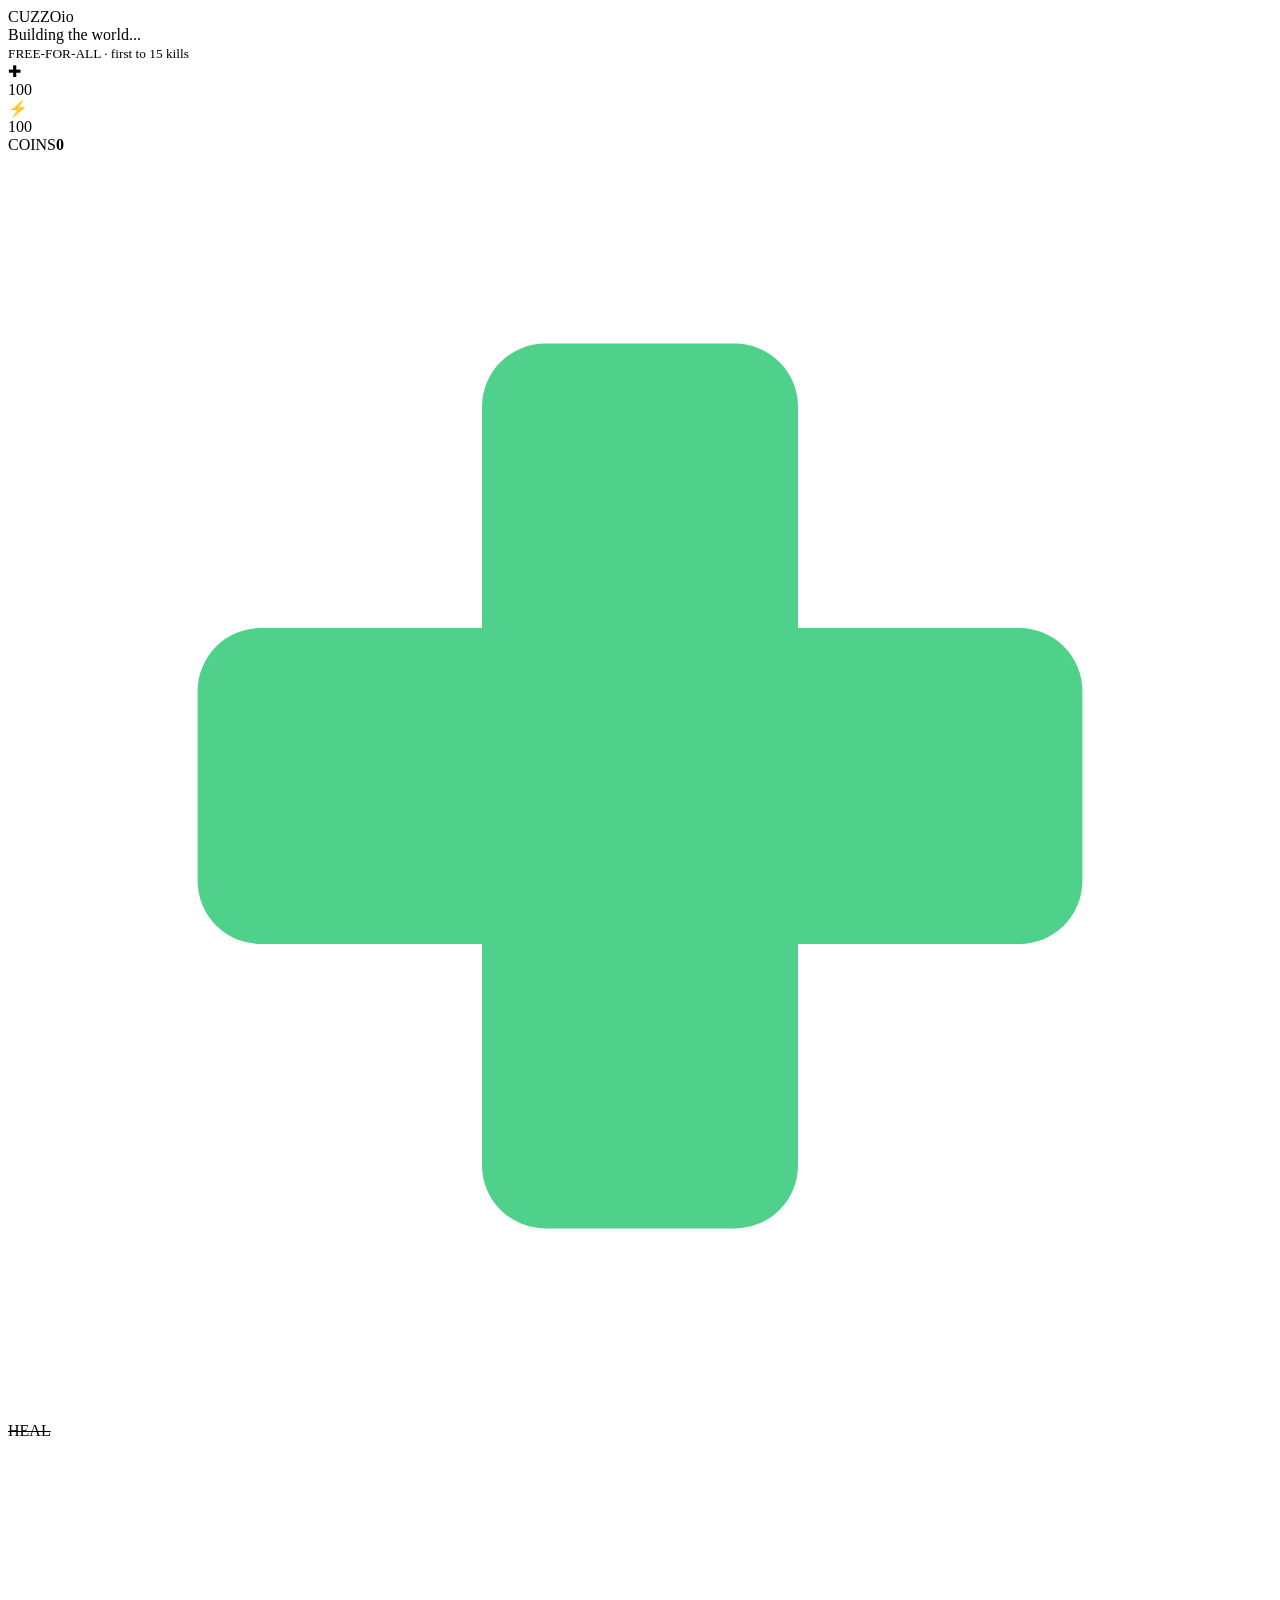
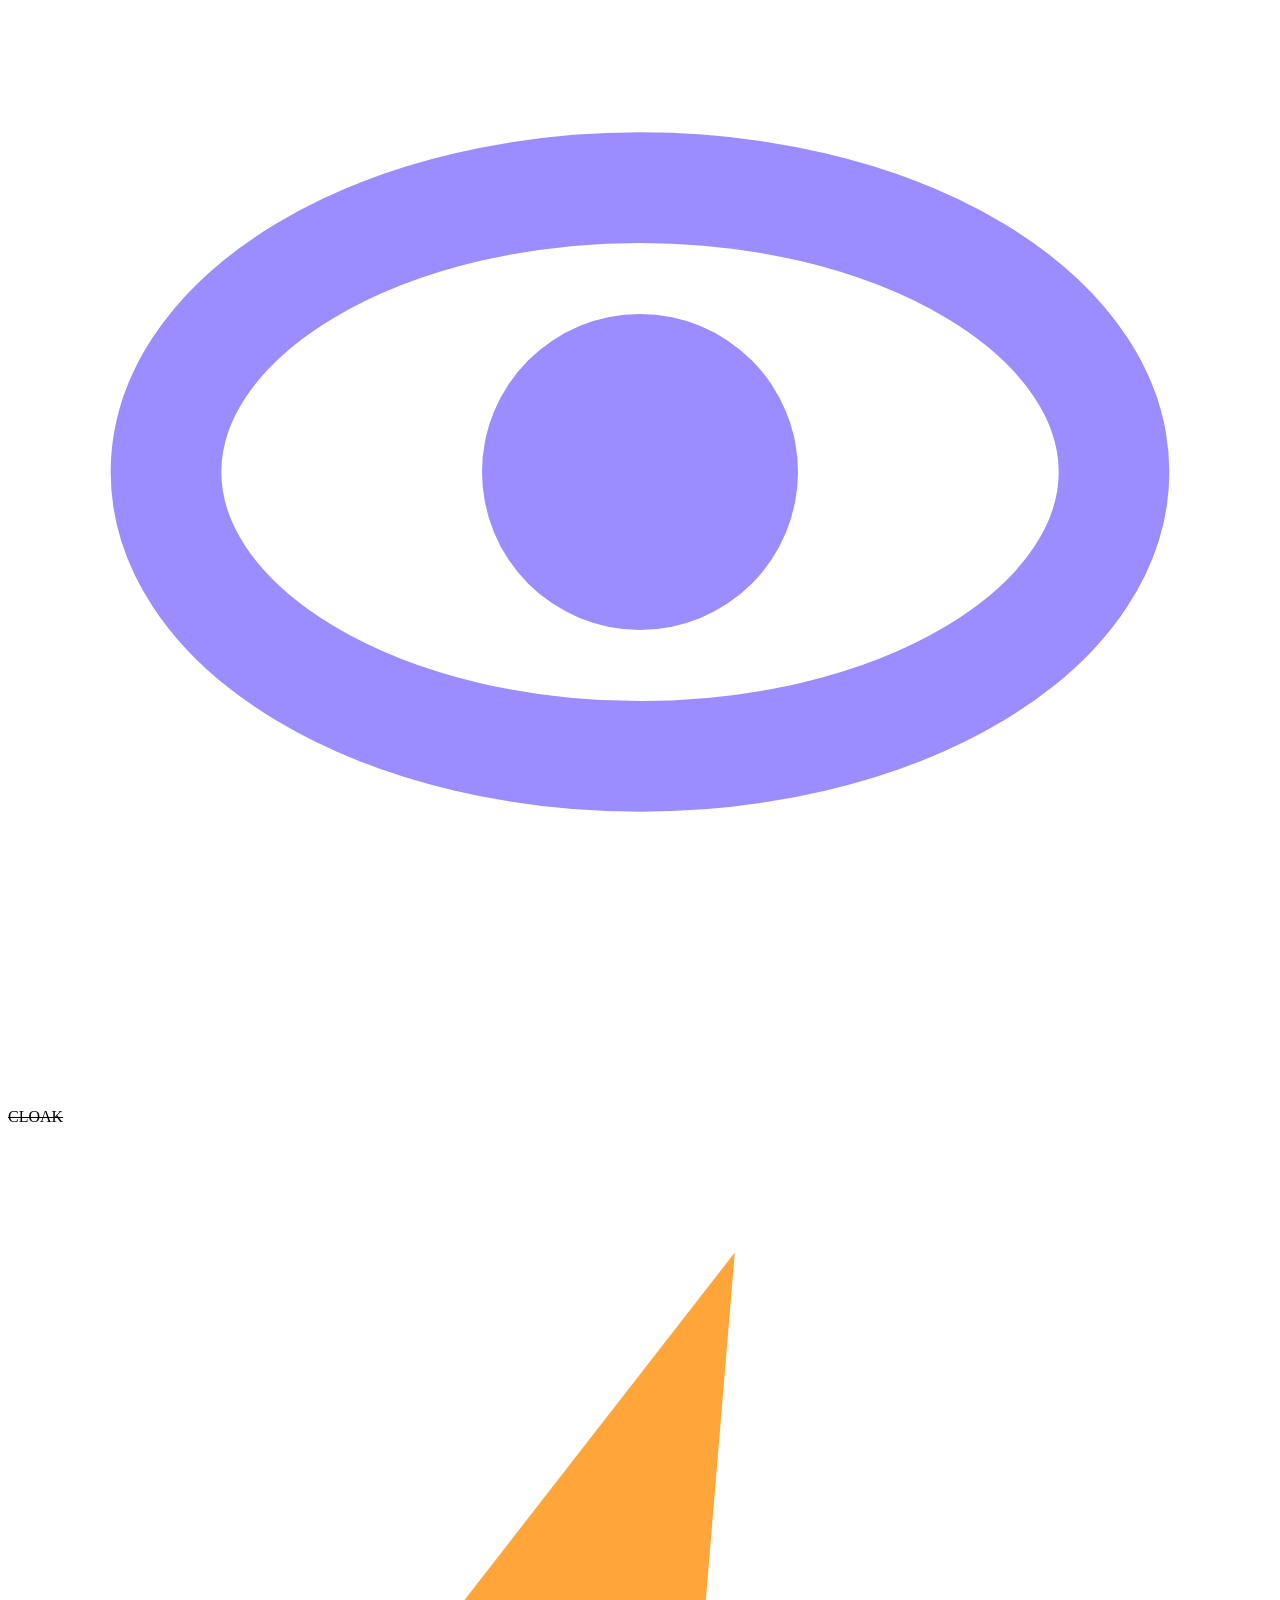
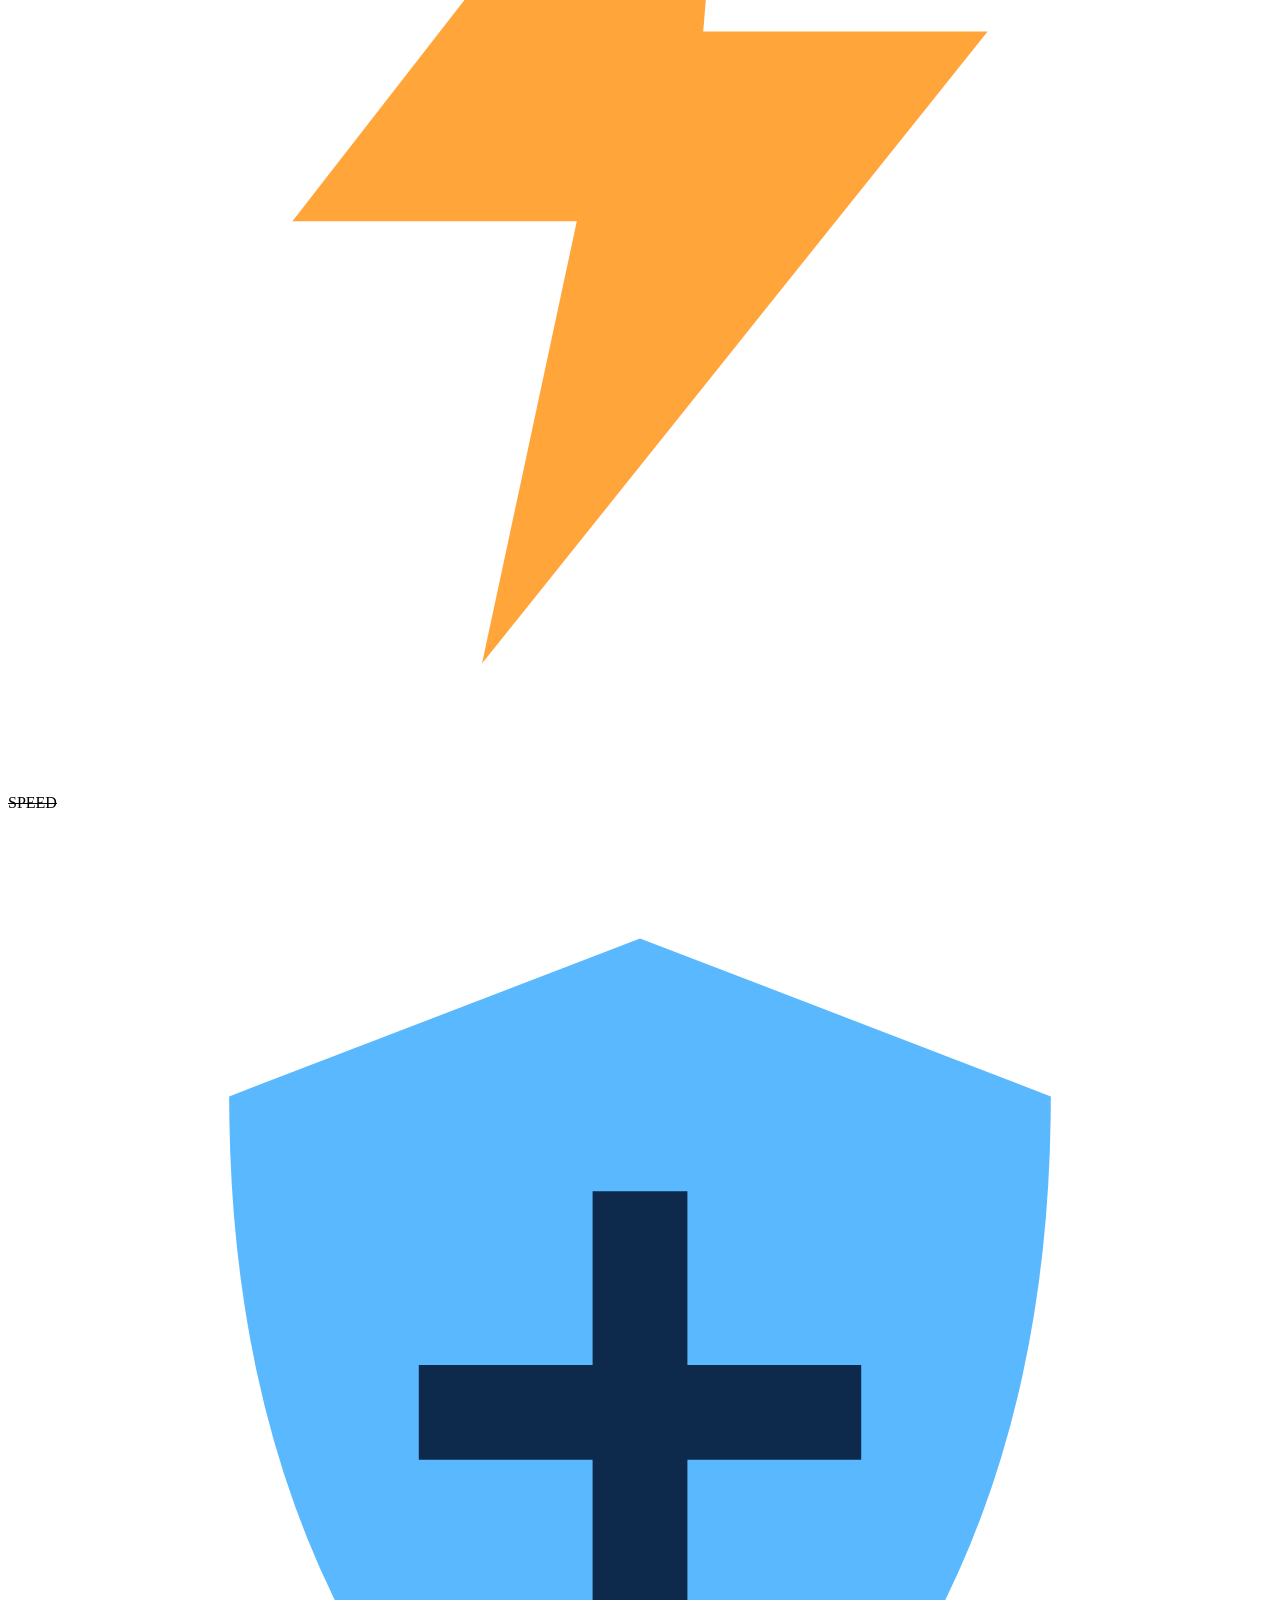
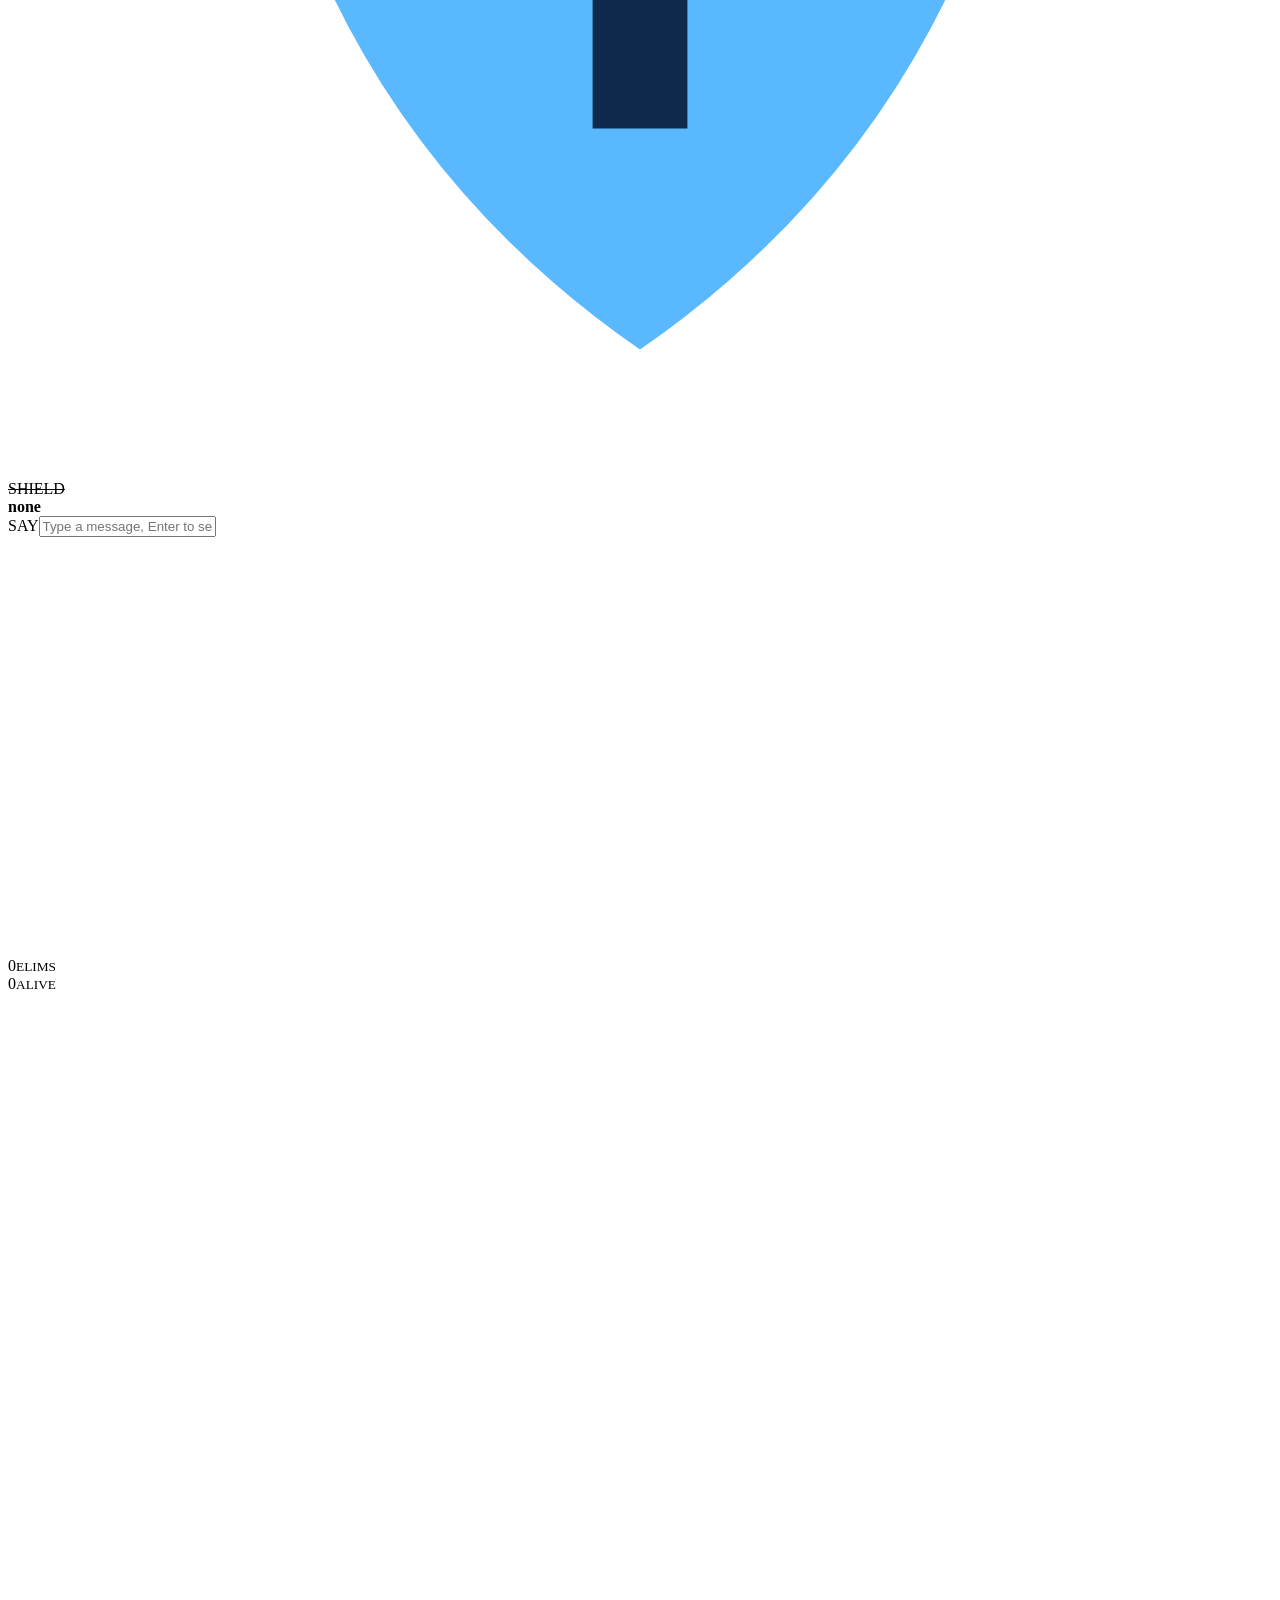
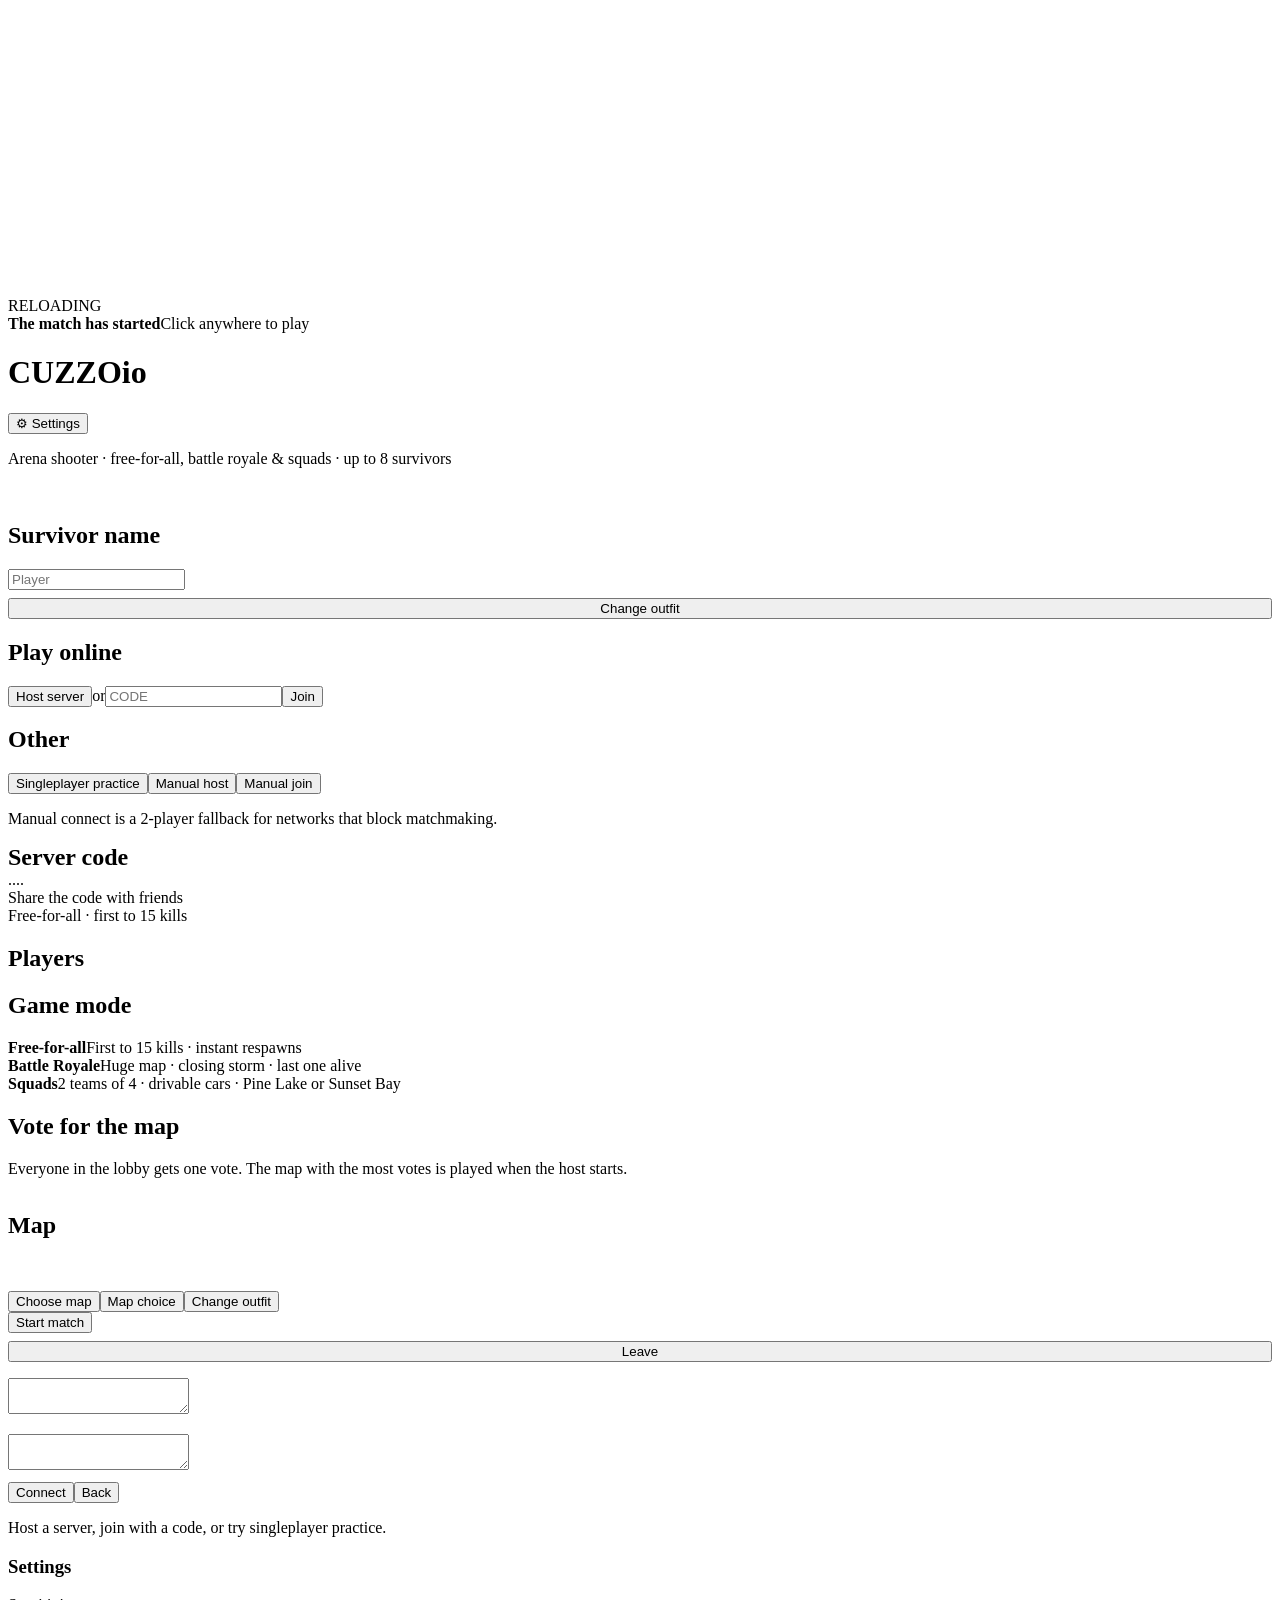
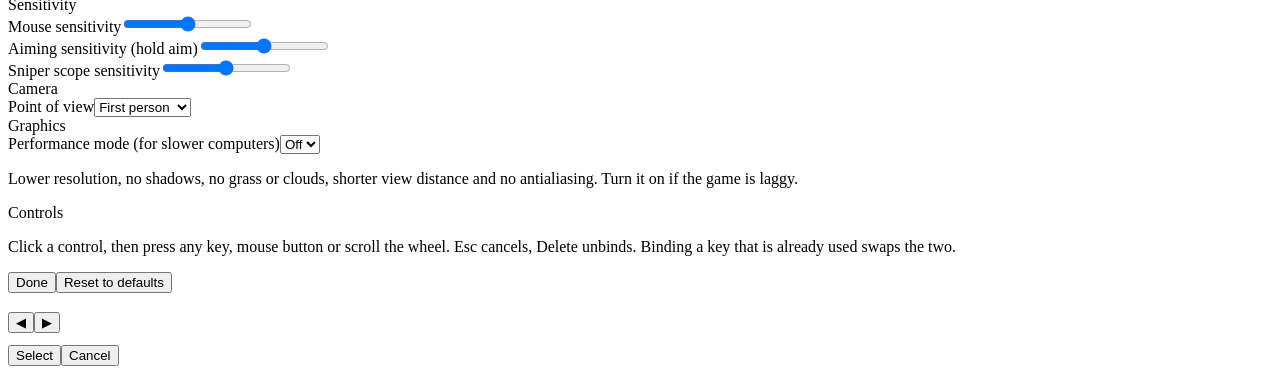
==== index.html @ 28d46f25 "Add files via upload" ====
<!DOCTYPE html>
<html lang="en"><head><meta charset="utf-8"><meta name="viewport" content="width=device-width,initial-scale=1,maximum-scale=1,user-scalable=no,viewport-fit=cover">
<meta name="theme-color" content="#0b0c0d"><meta name="mobile-web-app-capable" content="yes"><meta name="apple-mobile-web-app-capable" content="yes"><meta name="apple-mobile-web-app-status-bar-style" content="black-fullscreen">
<link rel="manifest" href="manifest.webmanifest"><link rel="icon" href="assets/icon-192.png"><link rel="apple-touch-icon" href="assets/icon-192.png">
<title>Cuzzo io</title>
<link rel="preconnect" href="https://fonts.googleapis.com"><link rel="preconnect" href="https://fonts.gstatic.com" crossorigin>
<link href="https://fonts.googleapis.com/css2?family=Black+Ops+One&family=Permanent+Marker&family=Oswald:wght@500;700&family=Roboto+Condensed:wght@400;700&display=swap" rel="stylesheet">
<link rel="stylesheet" href="css/style.css">
</head><body>
<div id="loader"><div class="lt">CUZZO<span class="logotag">io</span></div><div class="ls">Building the world...</div><div class="lb"><i></i></div></div>

<div id="hud"><div id="scope"></div><div id="cross"><i class="t"></i><i class="b"></i><i class="l"></i><i class="r"></i><i class="o"></i></div><div id="hm"></div>
<div id="sb"><small id="sbs">FREE-FOR-ALL &middot; first to 15 kills</small></div><div id="lb"></div><div id="vig"></div>
<div id="feed"></div>
<div id="hp">
 <div class="stat"><span class="ic hp">&#10010;</span><div id="hpb" class="bar"><div id="hpf"></div><div id="shf"></div></div><span id="hpt">100</span></div>
 <div class="stat"><span class="ic st">&#9889;</span><div id="stb" class="bar"><div id="stf"></div></div><span id="stt">100</span></div>
</div>
<div id="wl"></div><div id="pu"><span class="tg">COINS</span><b id="pucoin">0</b><div id="inv"><div class="isl empty" id="iv-heal" title="Heal +60"><svg viewBox="0 0 40 40"><rect x="15" y="6" width="10" height="28" rx="2" fill="#4fd18b"/><rect x="6" y="15" width="28" height="10" rx="2" fill="#4fd18b"/></svg><i></i><em></em><s>HEAL</s></div><div class="isl empty" id="iv-cloak" title="Cloak 15s"><svg viewBox="0 0 40 40"><ellipse cx="20" cy="20" rx="15" ry="9" fill="none" stroke="#9b8cff" stroke-width="3.5"/><circle cx="20" cy="20" r="5" fill="#9b8cff"/></svg><i></i><em></em><s>CLOAK</s></div><div class="isl empty" id="iv-speed" title="Speed x1.45 for 12s"><svg viewBox="0 0 40 40"><path d="M23 4 L9 22 H18 L15 36 L31 16 H22 Z" fill="#ffa53a"/></svg><i></i><em></em><s>SPEED</s></div><div class="isl empty" id="iv-shield" title="Shield: blocks 50 damage"><svg viewBox="0 0 40 40"><path d="M20 4 L33 9 Q33 27 20 36 Q7 27 7 9 Z" fill="#5ab8ff"/><path d="M18.5 12 h3 v17 h-3z M13 17.5 h14 v3 h-14z" fill="#0d2a4d"/></svg><i></i><em></em><s>SHIELD</s></div></div><b id="put">none</b></div><div id="dmgn"></div><div id="died"></div><div id="va"></div><div id="chatlog"></div><div id="chatbox"><span>SAY</span><input id="chatin" maxlength="90" autocomplete="off" placeholder="Type a message, Enter to send, Esc to cancel"></div><div id="prompt"></div><div id="cloakfx"></div><div id="hit"></div>
<div id="mm"><canvas id="mmc" width="416" height="416"></canvas><div id="mms"><div><span id="mm1">0</span><small id="mm1l">ELIMS</small></div><div><span id="mm2">0</span><small id="mm2l">ALIVE</small></div></div><div id="mmz"></div></div>
<div id="bigmap"><canvas id="bmc" width="900" height="900"></canvas><small id="bms"></small></div>
<div id="rl"><span>RELOADING</span><div id="rlb"><div id="rlf"></div></div></div><div id="stormfx"></div><div id="spec"></div><div id="banner"></div></div>

<div id="clickplay"><div><b>The match has started</b><span>Click anywhere to play</span></div></div><div id="menu"><div id="box">
<div class="brand"><h1>CUZZO<span class="logotag">io</span></h1><button id="ctlb" class="alt">&#9881; Settings</button></div>
<p class="sub">Arena shooter &middot; free-for-all, battle royale &amp; squads &middot; up to 8 survivors</p>
<div id="s-main" class="step on">
 <div class="card row"><img id="skpic" class="pic"><div style="flex:1"><h2>Survivor name</h2><input id="nm" class="wide" maxlength="10" placeholder="Player"><button id="chs1" class="alt" style="margin-top:8px;width:100%">Change outfit</button></div></div>
 <h2>Play online</h2>
 <div class="row"><button id="host" class="big">Host server</button><span class="or">or</span><input id="code" maxlength="4" placeholder="CODE" autocomplete="off"><button id="join" class="alt">Join</button></div>
 <h2>Other</h2>
 <div class="row"><button id="prac" class="alt">Singleplayer practice</button><button id="mh" class="alt">Manual host</button><button id="mj" class="alt">Manual join</button></div>
 <p class="fine">Manual connect is a 2-player fallback for networks that block matchmaking.</p>
</div>
<div id="s-lobby" class="step">
 <div id="codebar" class="row card" style="justify-content:space-between"><div><h2 style="margin:0">Server code</h2><div id="big">....</div></div><div id="gmt">Share the code with friends<br>Free-for-all &middot; first to 15 kills</div></div>
 <h2>Players</h2><div id="plist"></div>
 <h2>Game mode</h2><div id="modes"><div class="tile on" id="m-ffa"><b>Free-for-all</b><span>First to 15 kills &middot; instant respawns</span></div><div class="tile" id="m-br"><b>Battle Royale</b><span>Huge map &middot; closing storm &middot; last one alive</span></div><div class="tile" id="m-sq"><b>Squads</b><span>2 teams of 4 &middot; drivable cars &middot; Pine Lake or Sunset Bay</span></div></div>
 <div id="vwrap"><h2>Vote for the map</h2><div id="vote"></div><p class="fine">Everyone in the lobby gets one vote. The map with the most votes is played when the host starts.</p></div><div id="mc"><img id="mimg"><div style="flex:1"><h2 style="margin:0 0 4px">Map</h2><b id="mn"></b><br><span id="md"></span><br><small id="mpick" style="color:var(--ac)"></small><div class="row" style="margin-top:12px"><button id="chmap" class="alt">Choose map</button><button id="vmode" class="alt">Map choice</button><button id="chs2" class="alt">Change outfit</button></div></div></div>
 <button id="go">Start match</button><button id="leave" class="alt" style="width:100%;margin-top:8px">Leave</button>
</div>
<div id="s-man" class="step"><p id="mt"></p><textarea id="m1" readonly></textarea><p id="mt2"></p><textarea id="m2"></textarea><div class="row" style="margin-top:8px"><button id="mb">Connect</button><button id="mback" class="alt">Back</button></div></div>
<p id="status">Host a server, join with a code, or try singleplayer practice.</p>
<div id="keys"></div>
</div></div>

<div id="ctl"><div id="ctb"><h3>Settings</h3><div class="cg">Sensitivity</div><div class="sr"><span>Mouse sensitivity</span><input type="range" id="sn-look" min="0.1" max="3" step="0.05"><b id="sv-look"></b></div><div class="sr"><span>Aiming sensitivity (hold aim)</span><input type="range" id="sn-ads" min="0.2" max="2" step="0.05"><b id="sv-ads"></b></div><div class="sr"><span>Sniper scope sensitivity</span><input type="range" id="sn-scope" min="0.2" max="2" step="0.05"><b id="sv-scope"></b></div><div class="cg">Camera</div><div class="sr"><span>Point of view</span><select id="camv"><option value="0">First person</option><option value="1">Third person</option></select><b></b></div><div class="cg">Graphics</div><div class="sr"><span>Performance mode (for slower computers)</span><select id="perfm"><option value="0">Off</option><option value="1">On</option></select><b></b></div><p class="hint" id="perfh">Lower resolution, no shadows, no grass or clouds, shorter view distance and no antialiasing. Turn it on if the game is laggy.</p><div class="cg">Controls</div><p class="hint">Click a control, then press any key, mouse button or scroll the wheel. Esc cancels, Delete unbinds. Binding a key that is already used swaps the two.</p><div id="ctlist"></div><div class="row" style="justify-content:center;margin-top:14px"><button id="ctdone">Done</button><button id="ctreset" class="alt">Reset to defaults</button></div></div></div>
<div id="car"><div id="cb"><h3 id="ct"></h3><div id="cw"><div id="cv"><div id="ctr"></div></div><button class="ar l" id="cp">&#9664;</button><button class="ar r" id="cn">&#9654;</button></div><div id="cdots"></div><div class="row" style="justify-content:center;margin-top:12px"><button id="cok">Select</button><button id="cx" class="alt">Cancel</button></div></div></div>

<script src="assets/js/three.min.js"></script>
<script src="assets/js/textures.js"></script>
<script>window.trysteroReady=import('https://esm.run/trystero').then(m=>({joinRoom:m.joinRoom}));</script>
<script src="js/turn-config.js"></script>
<script src="js/game.js"></script>
<script src="js/extras.js"></script>
<script src="js/loot.js"></script>
<script src="js/bot.js"></script>
<script src="js/perf.js"></script>
<script src="js/fx.js"></script>
<script src="js/mobile.js"></script>
</body></html>
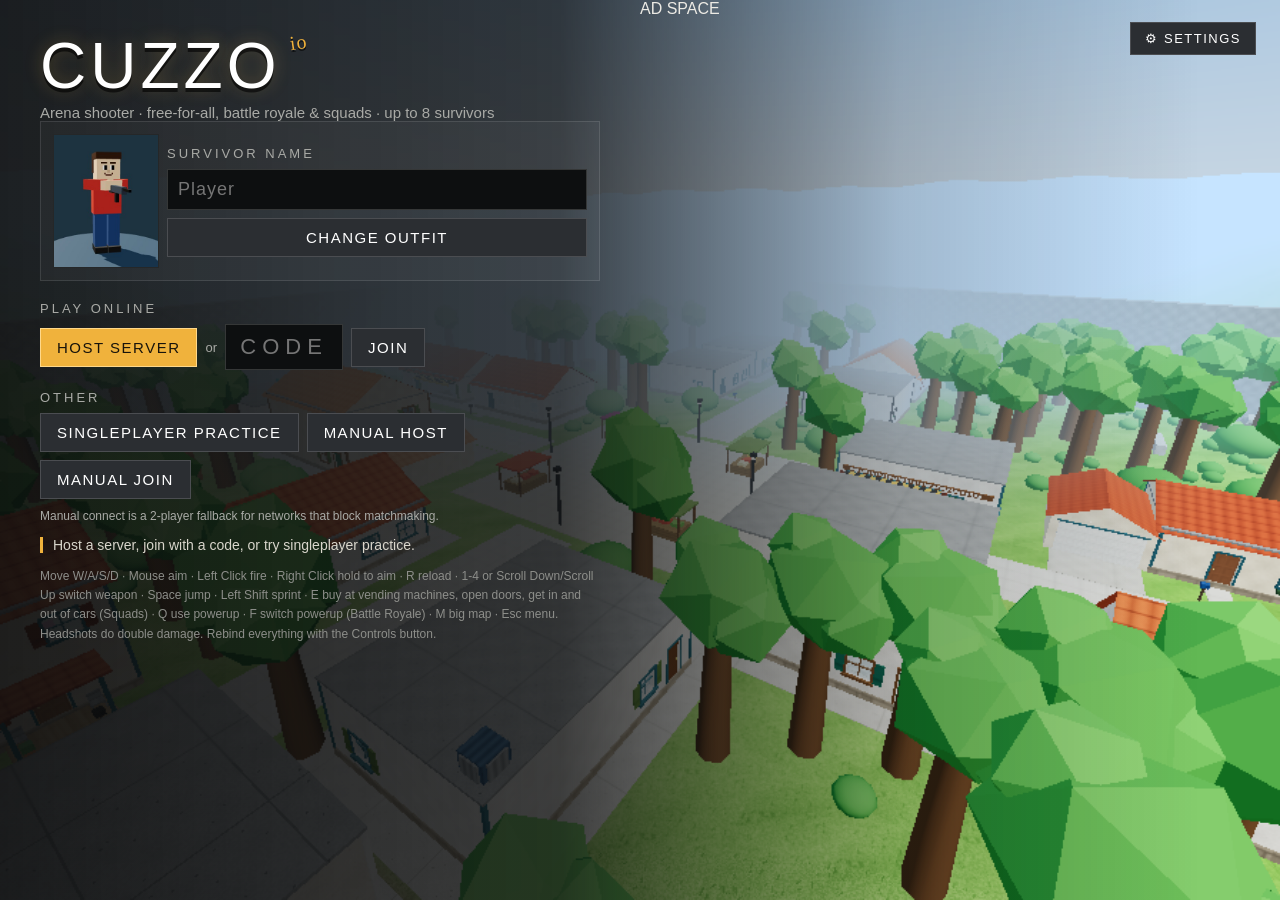
==== commit 763364f0: "Add files via upload" ====
--- a/index.html
+++ b/index.html
@@ -42,7 +42,7 @@
 <div id="s-man" class="step"><p id="mt"></p><textarea id="m1" readonly></textarea><p id="mt2"></p><textarea id="m2"></textarea><div class="row" style="margin-top:8px"><button id="mb">Connect</button><button id="mback" class="alt">Back</button></div></div>
 <p id="status">Host a server, join with a code, or try singleplayer practice.</p>
 <div id="keys"></div>
-</div></div>
+</div><div id="adrail"><div class="ad" id="adslot">AD SPACE</div></div></div>
 
 <div id="ctl"><div id="ctb"><h3>Settings</h3><div class="cg">Sensitivity</div><div class="sr"><span>Mouse sensitivity</span><input type="range" id="sn-look" min="0.1" max="3" step="0.05"><b id="sv-look"></b></div><div class="sr"><span>Aiming sensitivity (hold aim)</span><input type="range" id="sn-ads" min="0.2" max="2" step="0.05"><b id="sv-ads"></b></div><div class="sr"><span>Sniper scope sensitivity</span><input type="range" id="sn-scope" min="0.2" max="2" step="0.05"><b id="sv-scope"></b></div><div class="cg">Camera</div><div class="sr"><span>Point of view</span><select id="camv"><option value="0">First person</option><option value="1">Third person</option></select><b></b></div><div class="cg">Graphics</div><div class="sr"><span>Performance mode (for slower computers)</span><select id="perfm"><option value="0">Off</option><option value="1">On</option></select><b></b></div><p class="hint" id="perfh">Lower resolution, no shadows, no grass or clouds, shorter view distance and no antialiasing. Turn it on if the game is laggy.</p><div class="cg">Controls</div><p class="hint">Click a control, then press any key, mouse button or scroll the wheel. Esc cancels, Delete unbinds. Binding a key that is already used swaps the two.</p><div id="ctlist"></div><div class="row" style="justify-content:center;margin-top:14px"><button id="ctdone">Done</button><button id="ctreset" class="alt">Reset to defaults</button></div></div></div>
 <div id="car"><div id="cb"><h3 id="ct"></h3><div id="cw"><div id="cv"><div id="ctr"></div></div><button class="ar l" id="cp">&#9664;</button><button class="ar r" id="cn">&#9654;</button></div><div id="cdots"></div><div class="row" style="justify-content:center;margin-top:12px"><button id="cok">Select</button><button id="cx" class="alt">Cancel</button></div></div></div>
--- a/css/style.css
+++ b/css/style.css
@@ -0,0 +1,267 @@
+:root{--bg:#141618;--pn:#1d2023ee;--pn2:#26292dee;--ln:#ffffff1c;--ac:#f0b23c;--tx:#eceae4;--dim:#a9aaa6;--rd:#d0463a;--gn:#6cc04a;--st:#e9c34a;
+ --hd:"Oswald","Arial Narrow","Impact",sans-serif;--bd:"Roboto Condensed","Arial Narrow","Segoe UI",Arial,sans-serif}
+html,body{margin:0;height:100%;overflow:hidden;background:#000;font-family:var(--bd);color:var(--tx);user-select:none}
+canvas{display:block}
+button,input,textarea{font-family:var(--bd)}
+
+/* ---------- loading screen ---------- */
+#loader{position:fixed;inset:0;z-index:50;background:radial-gradient(circle at 50% 40%,#2c3a2a,#0c0e0f 70%);display:flex;flex-direction:column;align-items:center;justify-content:center;transition:opacity .5s}
+#loader.done{opacity:0;pointer-events:none}
+#loader .lt{font:400 68px 'Black Ops One',var(--hd);letter-spacing:6px;color:#fff;text-shadow:0 4px 0 #0008}
+#loader .ls{margin-top:6px;letter-spacing:3px;color:var(--dim);text-transform:uppercase;font-size:13px}
+#loader .lb{width:240px;height:4px;background:#ffffff18;margin-top:18px;overflow:hidden}
+#loader .lb i{display:block;height:100%;width:40%;background:var(--ac);animation:ld 1.1s ease-in-out infinite}
+@keyframes ld{from{transform:translateX(-100%)}to{transform:translateX(250%)}}
+
+/* ---------- HUD ---------- */
+#hud{position:fixed;inset:0;pointer-events:none;text-shadow:0 1px 2px #000c}
+#cross{position:absolute;left:50%;top:50%}
+#cross i{position:absolute;background:#fff;box-shadow:0 0 0 1px #0007}
+#cross .t{width:2px;height:7px;left:-1px;top:-12px}#cross .b{width:2px;height:7px;left:-1px;top:5px}
+#cross .l{width:7px;height:2px;top:-1px;left:-12px}#cross .r{width:7px;height:2px;top:-1px;left:5px}
+#cross:after{content:'';position:absolute;left:-1px;top:-1px;width:2px;height:2px;background:#fff}
+#hm{position:absolute;left:50%;top:50%;width:24px;height:24px;margin:-12px;opacity:0}
+#hm:before,#hm:after{content:'';position:absolute;left:11px;top:0;width:2px;height:24px;background:#fff;transform:rotate(45deg)}
+#hm:after{transform:rotate(-45deg)}#hm.hs:before,#hm.hs:after{background:var(--rd)}
+
+#sb{position:absolute;top:12px;left:50%;transform:translateX(-50%);background:var(--pn);border:1px solid var(--ln);padding:5px 16px;font:500 14px var(--hd);letter-spacing:2px;text-transform:uppercase}
+#sb small{font-size:14px}
+#lb{position:absolute;left:14px;top:12px;font-size:14px;min-width:180px}
+#lb div{display:flex;gap:8px;align-items:center;background:var(--pn);padding:3px 10px;margin-bottom:2px;border-left:3px solid transparent}
+#lb div.me{border-left-color:var(--ac);background:#2a2620ee}#lb div.out{opacity:.4;text-decoration:line-through}
+#lb b{margin-left:auto;padding-left:12px;font-family:var(--hd)}#lb i{width:10px;height:10px;display:inline-block}
+#vig{position:absolute;inset:0;background:radial-gradient(ellipse at center,transparent 60%,#0006 100%)}
+#feed{position:absolute;right:14px;top:290px;text-align:right;font-size:15px}
+#feed div{display:inline-block;clear:both;float:right;background:var(--pn);padding:4px 10px;margin-bottom:3px;border-right:3px solid var(--ac)}
+#feed .bad{border-color:var(--rd)}
+
+/* status bars, bottom left (Unturned style) */
+#hp{position:absolute;left:16px;bottom:16px;width:270px;background:var(--pn);border:1px solid var(--ln);padding:8px 10px;display:flex;flex-direction:column;gap:7px}
+.stat{display:flex;align-items:center;gap:8px}
+.ic{width:22px;height:22px;display:flex;align-items:center;justify-content:center;font-size:14px;color:#111;text-shadow:none;flex:none}
+.ic.hp{background:var(--rd);color:#fff}.ic.st{background:var(--st)}
+.bar{flex:1;height:12px;background:#0007;border:1px solid #ffffff14;overflow:hidden}
+#hpf{height:100%;width:100%;background:var(--gn);transition:width .15s}
+#stf{height:100%;width:100%;background:var(--st)}
+#hpt,#stt{width:44px;text-align:right;font:700 15px var(--hd)}
+#stb,#stt{}
+
+/* hotbar */
+#wl{position:absolute;right:16px;bottom:16px;display:flex;gap:4px}
+#wl div{position:relative;background:var(--pn);border:1px solid var(--ln);width:92px;height:58px;box-sizing:border-box;padding:16px 8px 0;font:500 14px var(--hd);letter-spacing:1px;text-transform:uppercase;text-align:left}
+#wl div.on{border-color:var(--ac);background:#2e2a22ee;box-shadow:inset 0 -3px 0 var(--ac)}
+#wl b{position:absolute;left:6px;top:3px;font-size:11px;font-weight:400;color:var(--dim);font-family:var(--bd)}
+#wl .am{display:block;font:700 13px var(--bd);color:var(--dim);margin-top:2px}#wl div.on .am{color:#fff}
+
+#pu{position:absolute;left:50%;bottom:16px;transform:translateX(-50%);background:var(--pn);border:1px solid var(--ln);padding:6px 14px;font-size:14px;white-space:nowrap;display:flex;gap:8px;align-items:center}
+#pu .tg{font-size:11px;letter-spacing:2px;color:var(--dim)}#pu b{font-family:var(--hd);font-weight:500;margin-right:8px}#pu.has{border-color:var(--ac)}
+#prompt{position:absolute;left:50%;top:60%;transform:translateX(-50%);background:var(--pn);border:1px solid var(--ac);padding:7px 16px;font-size:16px;display:none;white-space:nowrap}
+#hit{position:absolute;inset:0;box-shadow:inset 0 0 140px 40px #c3221acc;opacity:0;transition:opacity .4s}
+#cloakfx{position:absolute;inset:0;box-shadow:inset 0 0 160px 40px #6a5cff66;opacity:0;transition:opacity .3s}
+#stormfx{position:absolute;inset:0;box-shadow:inset 0 0 220px 70px #8a3cffcc;opacity:0;transition:opacity .35s}
+#scope{position:absolute;inset:0;display:none;background:radial-gradient(circle at center,transparent 26%,#000 27%)}
+#scope:before,#scope:after{content:'';position:absolute;background:#000c}
+#scope:before{left:0;right:0;top:50%;height:1px}#scope:after{top:0;bottom:0;left:50%;width:1px}
+#banner{position:absolute;inset:0;display:none;align-items:center;justify-content:center;font:700 86px var(--hd);letter-spacing:10px;text-shadow:0 5px 0 #0009}
+#banner.roy{flex-direction:column;background:radial-gradient(circle at center,#ffcc4d33,#000a 75%);color:#ffd45a;font-size:clamp(44px,10vw,128px);text-align:center;animation:roy 1.3s ease-in-out infinite alternate}
+#banner.roy small{font:700 20px var(--bd);letter-spacing:7px;color:#fff3c4;margin-top:16px}
+@keyframes roy{from{transform:scale(1)}to{transform:scale(1.06)}}
+#spec{position:absolute;left:50%;bottom:90px;transform:translateX(-50%);background:var(--pn);border:1px solid var(--ac);padding:9px 22px;font:500 16px var(--hd);letter-spacing:2px;display:none;white-space:nowrap}
+#rl{position:absolute;left:50%;top:calc(50% + 34px);width:130px;margin-left:-65px;display:none;text-align:center;font:500 12px var(--hd);letter-spacing:3px}
+#rlb{height:4px;background:#0008;margin-top:3px;overflow:hidden}#rlf{height:100%;width:0;background:#fff}
+
+/* minimap */
+#mm{position:absolute;right:14px;top:12px;display:none;width:200px}
+#mmc{display:block;width:200px;height:200px;border:1px solid var(--ln);outline:3px solid #0006;background:#0a1016}
+#mms{display:flex;gap:4px;margin-top:4px}#mms div{flex:1;background:var(--pn);border:1px solid var(--ln);padding:3px 6px;text-align:center;font:700 18px var(--hd);line-height:1.1}
+#mms small{display:block;font:400 9px var(--bd);letter-spacing:2px;color:var(--dim)}
+#mmz{margin-top:4px;background:var(--pn);border:1px solid var(--ln);padding:4px 8px;text-align:center;font-size:12px;font-weight:700;letter-spacing:1px}
+#bigmap{position:absolute;left:50%;top:50%;transform:translate(-50%,-50%);display:none;background:var(--pn);border:1px solid var(--ln);padding:10px}
+#bigmap canvas{display:block;width:min(78vh,78vw);height:min(78vh,78vw)}#bigmap small{display:block;text-align:center;margin-top:6px;color:var(--dim);font-size:12px}
+
+/* ---------- main menu: world renders behind it ---------- */
+#menu{position:fixed;inset:0;display:flex;align-items:stretch;justify-content:flex-start;background:linear-gradient(90deg,#0b0c0de8 0,#0b0c0dc4 560px,#0b0c0d33 900px,transparent 1200px)}
+#box{position:relative;width:min(640px,94vw);padding:34px 40px;overflow:auto;box-sizing:border-box}
+.brand{display:flex;align-items:baseline;gap:12px}
+h1{margin:0;font:400 64px/1 'Black Ops One',var(--hd);letter-spacing:4px;color:#fff;text-shadow:0 4px 0 #0009,0 0 18px rgba(240,178,60,.3)}
+.logotag{display:inline-block;margin-left:10px;font:400 20px/1 'Permanent Marker',cursive;letter-spacing:1px;color:var(--ac);text-shadow:0 2px 0 #000a;transform:rotate(-8deg) translateY(-2px);vertical-align:top}
+#loader .logotag{font-size:22px}
+.ver{font:500 15px var(--hd);letter-spacing:6px;color:var(--ac)}
+.sub{margin:6px 0 0;color:var(--dim);font-size:15px}
+h2{margin:20px 0 8px;font:500 13px var(--hd);letter-spacing:3px;color:var(--dim);text-transform:uppercase}
+.card{background:#ffffff08;border:1px solid var(--ln);padding:12px}
+.card h2{margin-top:0}
+.row{display:flex;align-items:center;gap:8px;flex-wrap:wrap}
+.or{color:var(--dim);font-size:13px}
+.fine{font-size:12px;color:var(--dim);margin:10px 0 0}
+button{background:#3a3e43;color:#fff;border:1px solid #ffffff26;border-radius:0;padding:10px 16px;font:500 15px var(--hd);letter-spacing:1.5px;text-transform:uppercase;cursor:pointer;transition:background .12s,border-color .12s}
+button:hover{background:#4a4f55;border-color:#ffffff55}
+button:active{transform:translateY(1px)}
+button.alt{background:#2b2e32}
+button.big,#go{background:var(--ac);color:#17130b;border-color:#ffd88a}
+button.big:hover,#go:hover{background:#ffc455}
+#go{width:100%;margin-top:16px;font-size:20px;padding:14px}#go:disabled{opacity:.45;cursor:default}
+#ctlb{position:fixed;right:24px;top:22px;z-index:5;white-space:nowrap;padding:8px 14px;font-size:13px}
+input{background:#0d0f10;color:var(--tx);border:1px solid #ffffff2a;border-radius:0;padding:9px 10px;font-size:22px;width:96px;letter-spacing:6px;text-transform:uppercase;text-align:center;outline:none}
+input:focus{border-color:var(--ac)}
+input.wide{width:100%;box-sizing:border-box;font-size:18px;letter-spacing:1px;text-transform:none;text-align:left}
+textarea{width:100%;height:60px;box-sizing:border-box;background:#0d0f10;color:var(--tx);border:1px solid #ffffff2a;font:11px monospace}
+.pic{width:104px;height:132px;object-fit:cover;border:1px solid var(--ln);background:#0a0c0d}
+.step{display:none}.step.on{display:block}
+#status{margin:14px 0 0;font-size:14px;color:#d9d6cc;border-left:3px solid var(--ac);padding-left:10px}
+#keys{margin-top:14px;font-size:12px;color:#8d8e8a;line-height:1.6}
+#big{font:700 60px var(--hd);letter-spacing:14px;color:var(--ac)}
+#gmt{text-align:right;font-size:13px;color:var(--dim)}
+#plist{display:grid;grid-template-columns:repeat(4,1fr);gap:4px}
+.slot{border:1px dashed #ffffff22;padding:8px 10px;font-size:14px;color:#ffffff55;display:flex;gap:7px;align-items:center;white-space:nowrap;overflow:hidden}
+.slot.on{border:1px solid var(--ln);background:#ffffff0c;color:var(--tx)}.slot small{color:var(--ac);font-size:10px;letter-spacing:1px}.slot i{width:10px;height:10px;flex:none}
+#modes{display:grid;grid-template-columns:1fr 1fr 1fr;gap:6px}
+.tile{border:1px solid var(--ln);padding:10px 12px;cursor:pointer;background:#ffffff08}
+.tile.on{border-color:var(--ac);background:#f0b23c18;box-shadow:inset 3px 0 0 var(--ac)}
+.tile b{display:block;font:500 17px var(--hd);letter-spacing:1px;margin-bottom:2px}.tile span{font-size:12px;color:var(--dim)}
+#modes.lock .tile{cursor:default}
+#mc{display:flex;gap:14px;margin-top:14px;align-items:center;background:#ffffff08;border:1px solid var(--ln);padding:10px}
+#mimg{width:250px;max-width:45%;aspect-ratio:520/300;object-fit:cover;border:1px solid var(--ln)}
+#mn{font:700 24px var(--hd);letter-spacing:1px}#md{font-size:13px;color:var(--dim)}
+
+/* carousel + controls dialogs */
+#car,#ctl{position:fixed;inset:0;z-index:20;background:#050607d8;display:none;align-items:center;justify-content:center}
+#ctl{z-index:30}
+#cb,#ctb{width:min(640px,94vw);background:#1d2023;border:1px solid var(--ln);padding:20px 22px;box-shadow:0 30px 80px #000a}
+#ctb{width:min(560px,94vw);max-height:90vh;overflow:auto}
+#ct,#ctb h3{margin:0 0 12px;font:700 24px var(--hd);letter-spacing:3px;color:#fff;text-transform:uppercase}
+#cw{position:relative}#cv{overflow:hidden;background:#0c0e0f;border:1px solid var(--ln)}#ctr{display:flex;transition:transform .45s cubic-bezier(.3,.8,.3,1)}
+.sl{flex:0 0 100%;text-align:center;padding-bottom:12px}.sl img{width:100%;height:clamp(200px,40vh,340px);object-fit:contain;display:block}
+.sl b{display:block;font:700 26px var(--hd);letter-spacing:2px;margin-top:8px}.sl span{color:var(--dim);font-size:13px}
+.ar{position:absolute;top:38%;width:44px;height:56px;padding:0;font-size:18px;background:#0d0f10cc}.ar.l{left:8px}.ar.r{right:8px}
+#cdots{display:flex;gap:6px;justify-content:center;margin-top:12px}#cdots u{width:22px;height:4px;background:#ffffff2a;cursor:pointer}#cdots u.on{background:var(--ac)}
+#ctb .hint{font-size:12px;color:var(--dim);margin:0 0 6px}
+.cr{display:flex;align-items:center;justify-content:space-between;padding:5px 0;border-bottom:1px solid #ffffff10;font-size:14px}
+.cr button{min-width:150px;background:#2b2e32;padding:6px 10px;font-size:13px}.cr button.cap{background:var(--ac);color:#17130b}
+.cg{margin:14px 0 2px;font:500 12px var(--hd);letter-spacing:3px;color:var(--ac);text-transform:uppercase}
+
+/* crosshair ring for the shotgun, sensitivity sliders */
+#cross .o{display:none;background:none;border:2px solid #fff;border-radius:50%;box-sizing:border-box;box-shadow:0 0 0 1px #0007,inset 0 0 0 1px #0007}
+#cross.sg .o{display:block}#cross.sg .t,#cross.sg .b,#cross.sg .l,#cross.sg .r{display:none}
+.sr{display:flex;align-items:center;gap:12px;padding:6px 0;border-bottom:1px solid #ffffff10;font-size:14px}
+.sr span{flex:1}.sr input{width:180px;accent-color:var(--ac)}.sr b{width:52px;text-align:right;font-weight:700}
+
+/* inventory slots, damage numbers, death message */
+#inv{display:flex;gap:6px;margin:0 6px}
+#inv .isl{position:relative;width:46px;height:46px;background:#0006;border:1px solid var(--ln);display:flex;align-items:center;justify-content:center}
+#inv .isl svg{width:30px;height:30px}#inv .isl.empty svg{opacity:.22}#inv .isl.on{border-color:var(--ac);box-shadow:inset 0 -3px 0 var(--ac)}
+#inv .isl i{position:absolute;right:3px;bottom:1px;font:700 13px var(--bd);font-style:normal;color:#fff;text-shadow:0 1px 2px #000}
+#inv .isl em{position:absolute;left:3px;top:1px;font:400 10px var(--bd);font-style:normal;color:var(--ac)}
+#inv .isl s{position:absolute;left:0;right:0;top:-15px;text-align:center;font:500 9px var(--bd);letter-spacing:1px;text-decoration:none;color:var(--dim)}
+#put{font-size:13px}
+#dmgn{position:absolute;inset:0;pointer-events:none;overflow:hidden}
+#dmgn .dn{position:absolute;left:0;top:0;font:700 26px var(--hd);color:#fff;text-shadow:0 2px 0 #000,0 0 6px #000a;will-change:transform}
+#dmgn .dn.hs{color:#ffd23f;font-size:32px}
+#died{position:absolute;inset:0;display:none;flex-direction:column;align-items:center;justify-content:center;background:radial-gradient(circle at center,#7a0d0d55,#000a 80%);transition:opacity .4s;pointer-events:none}
+#died div{font:700 84px var(--hd);letter-spacing:10px;color:#ff5a4e;text-shadow:0 5px 0 #0009}
+#died small{font:700 20px var(--bd);letter-spacing:5px;color:#ffe2df;margin-top:10px;text-transform:uppercase}
+
+/* visual sound + chat */
+#va{position:absolute;left:50%;top:50%;width:0;height:0;pointer-events:none}
+#va .va{position:absolute;left:0;top:0;width:34px;height:34px;filter:drop-shadow(0 0 3px #000c)}#va .va svg{width:100%;height:100%}
+#va .va.g{width:38px;height:38px}
+#chatlog{position:absolute;left:16px;bottom:120px;width:min(420px,60vw);display:flex;flex-direction:column;gap:3px;pointer-events:none}
+#chatlog div{background:#000a;padding:4px 9px;font-size:14px;color:#fff;transition:opacity .6s;word-wrap:break-word;align-self:flex-start}
+#chatlog div.fade{opacity:0}#chatlog b{font-weight:700}
+#chatbox{position:absolute;left:16px;bottom:84px;display:none;align-items:center;gap:8px;background:#000c;border:1px solid var(--ac);padding:5px 8px;width:min(420px,60vw);box-sizing:border-box}
+#chatbox span{font:700 12px var(--hd);letter-spacing:2px;color:var(--ac)}#chatbox input{flex:1;background:transparent;border:0;outline:0;color:#fff;font:15px var(--bd);padding:3px}
+
+/* map voting */
+#vote{display:grid;grid-template-columns:repeat(3,1fr);gap:8px}
+#vote .vc{position:relative;background:#ffffff08;border:1px solid var(--ln);cursor:pointer;padding:6px;display:flex;flex-direction:column;gap:4px;transition:border-color .15s,transform .15s}
+#vote .vc:hover{border-color:#fff6;transform:translateY(-2px)}#vote .vc.on{border-color:var(--ac);box-shadow:inset 0 -3px 0 var(--ac)}
+#vote img{width:100%;aspect-ratio:520/300;object-fit:cover;border:1px solid var(--ln)}#vote b{font:500 15px var(--hd);letter-spacing:1px;text-transform:uppercase}
+#vote span{font-size:13px;color:var(--dim)}#vote em{position:absolute;top:10px;left:10px;background:var(--ac);color:#17130b;font:700 10px var(--bd);letter-spacing:1px;padding:2px 6px;font-style:normal}
+#mc:not(.pick) #mimg,#mc:not(.pick) h2,#mc:not(.pick) #mn,#mc:not(.pick) #md,#mc:not(.pick) #chmap{display:none!important}#mc{margin-top:10px}
+
+#hpb{position:relative}#shf{position:absolute;left:0;bottom:0;height:38%;width:0;background:#5ab8ff;transition:width .15s;box-shadow:0 0 6px #5ab8ff}
+#vmode b{color:var(--ac);font-weight:700}
+@media (max-width:1500px){#pu{left:auto;right:408px;transform:none;padding:6px 10px}#inv .isl{width:40px;height:40px}#inv .isl svg{width:26px;height:26px}#put{max-width:150px;overflow:hidden;text-overflow:ellipsis}}
+@media (max-width:1100px){#pu{left:248px;right:auto;padding:5px 6px;gap:4px}#put{display:none}#inv{gap:4px;margin:0 2px}#inv .isl{width:32px;height:32px}#inv .isl svg{width:20px;height:20px}#inv .isl s{font-size:8px;letter-spacing:0}}
+
+#clickplay{position:fixed;inset:0;display:none;align-items:center;justify-content:center;background:rgba(6,10,14,.55);z-index:40;cursor:pointer}
+#clickplay div{background:var(--pn);border:1px solid var(--ac);padding:22px 34px;text-align:center}#clickplay b{display:block;font:500 26px var(--hd);letter-spacing:2px;text-transform:uppercase;color:var(--ac)}#clickplay span{display:block;margin-top:6px;color:var(--dim)}
+
+.sqw{display:grid;grid-template-columns:1fr 1fr;gap:10px}.sqc h3{margin:0 0 6px;font:500 15px var(--hd);letter-spacing:2px}.sqc h3 small{color:var(--dim);font-size:12px}.sqc .slot{margin-bottom:4px}.slot.mv{cursor:pointer}.slot.mv:hover{border-color:var(--ac)}
+#plist.sq{display:block}
+
+#camv{background:#0c1116;color:var(--tx);border:1px solid var(--ln);padding:6px 8px;font:inherit;font-size:14px;min-width:160px}
+
+/* ---------- touch devices (phones & tablets): on-screen controls, smaller HUD, compact menus ---------- */
+body.touch{--u:clamp(42px,12.5vh,74px);touch-action:none;-webkit-touch-callout:none;-webkit-tap-highlight-color:transparent}
+body.touch #box,body.touch #ctb,body.touch #cb,body.touch #linv,body.touch #plist,body.touch #vote{touch-action:pan-y}
+#tc{position:fixed;inset:0;display:none;touch-action:none;user-select:none;-webkit-user-select:none}
+#tjoy{position:absolute;display:none;border-radius:50%;background:radial-gradient(circle,#ffffff14 0,#ffffff0a 60%,#ffffff22 61%,#ffffff05 70%);border:2px solid #ffffff40;box-sizing:border-box;pointer-events:none}
+#tjoy i{position:absolute;left:50%;top:50%;width:42%;height:42%;border-radius:50%;background:#ffffff55;border:2px solid #fff9;box-sizing:border-box;transform:translate(-50%,-50%)}
+#tjoy.run{border-color:var(--ac)}#tjoy.run i{background:#f0b23c88;border-color:var(--ac)}
+#tc .tb{position:absolute;width:var(--u);height:var(--u);border-radius:50%;background:#10141acc;border:2px solid #ffffff55;box-sizing:border-box;display:flex;align-items:center;justify-content:center;
+ font:600 calc(var(--u)*.2) var(--hd);letter-spacing:1px;color:#fff;text-shadow:0 1px 2px #000;transition:transform .06s,background .06s}
+#tc .tb.dn{transform:scale(.92);background:#2a2f36ee;border-color:#fff}
+#tc .tb.on{background:#f0b23cdd;border-color:#ffe2a0;color:#17130b;text-shadow:none}
+#tc .tb[data-a=fire]{width:calc(var(--u)*1.5);height:calc(var(--u)*1.5);right:calc(var(--u)*1.25 + env(safe-area-inset-right));bottom:calc(var(--u)*.95);background:#7a1f18cc;border-color:#ff8a7a;font-size:calc(var(--u)*.26)}
+#tc .tb[data-a=fire].dn{background:#c0392bee}
+#tc .tb[data-a=jump]{right:calc(var(--u)*.2 + env(safe-area-inset-right));bottom:calc(var(--u)*.25)}
+#tc .tb[data-a=crouch]{right:calc(var(--u)*.2 + env(safe-area-inset-right));bottom:calc(var(--u)*1.45);font-size:calc(var(--u)*.17)}
+#tc .tb[data-a=aim]{right:calc(var(--u)*2.95 + env(safe-area-inset-right));bottom:calc(var(--u)*.45)}
+#tc .tb[data-a=use]{right:calc(var(--u)*2.95 + env(safe-area-inset-right));bottom:calc(var(--u)*1.65)}
+#tc .tb.sm{width:calc(var(--u)*.82);height:calc(var(--u)*.82);font-size:calc(var(--u)*.16)}
+#tc .tb[data-a=reload]{right:calc(var(--u)*1.6 + env(safe-area-inset-right));bottom:calc(var(--u)*2.6)}
+#tc .tb[data-a=wnext]{right:calc(var(--u)*.25 + env(safe-area-inset-right));bottom:calc(var(--u)*2.6)}
+#tc .tb[data-a=power],#tc .tb[data-a=inv]{right:calc(var(--u)*2.95 + env(safe-area-inset-right));bottom:calc(var(--u)*2.75)}
+#tc .tb[data-a=drop]{right:calc(var(--u)*4.05 + env(safe-area-inset-right));bottom:calc(var(--u)*2.75)}
+#tc .tb.loot{display:none}#tc.loot .tb.loot{display:flex}#tc.loot .tb[data-a=power]{display:none}
+#tc.spec .tb:not([data-a=fire]):not([data-a=aim]):not(.top){display:none}
+#tc.veh .tb[data-a=crouch],#tc.veh .tb[data-a=aim],#tc.veh .tb[data-a=reload],#tc.veh .tb[data-a=wnext],#tc.veh .tb[data-a=fire]{display:none}
+#tc .tb.top{top:calc(8px + env(safe-area-inset-top));width:calc(var(--u)*.72);height:calc(var(--u)*.72);border-radius:10px;font-size:calc(var(--u)*.18)}
+#tc .tb[data-a=pause]{right:calc(132px + env(safe-area-inset-right))}
+#tc .tb[data-a=map]{right:calc(132px + var(--u)*.82 + env(safe-area-inset-right))}
+#rot{position:fixed;inset:0;z-index:60;display:none;align-items:center;justify-content:center;background:#0b0c0d;color:#fff;font:500 20px var(--hd);letter-spacing:2px;text-align:center;padding:30px}
+#rot b{display:block;font-size:64px;margin-bottom:10px;color:var(--ac)}
+@media (orientation:portrait){body.touch.playing #rot{display:flex}}
+/* HUD on touch screens: smaller, out of the way of thumbs, and the weapon slots / prompts can be tapped */
+body.touch #lb{font-size:11px;min-width:120px;left:calc(8px + env(safe-area-inset-left));top:8px}
+body.touch #lb div{padding:2px 7px}
+body.touch #sb{top:6px;padding:3px 10px;font-size:11px}body.touch #sb small{font-size:11px}
+body.touch #mm{width:118px;right:calc(8px + env(safe-area-inset-right));top:8px}
+body.touch #mms{gap:3px;margin-top:3px}body.touch #mms div{font-size:13px;padding:1px 3px}body.touch #mms small{font-size:7px;letter-spacing:1px}
+body.touch #mmz{display:none}
+body.touch #feed{top:calc(var(--u)*.72 + 18px);right:calc(132px + env(safe-area-inset-right));font-size:12px}
+body.touch #hp{left:calc(10px + env(safe-area-inset-left));bottom:8px;width:150px;padding:4px 6px;gap:4px;font-size:11px}
+body.touch #wl{right:auto;left:50%;transform:translateX(-50%);bottom:6px;gap:3px;pointer-events:auto}
+body.touch #wl div{width:62px;height:44px;padding:13px 5px 0;font-size:11px}
+body.touch #wl b{font-size:9px}body.touch #wl .am{font-size:11px}
+body.touch #pu{left:50%;right:auto;transform:translateX(-50%) scale(.82);transform-origin:bottom center;bottom:54px;pointer-events:auto}
+body.touch #put{display:none}
+body.touch #lbar{right:auto;left:50%;transform:translateX(-50%);bottom:6px;gap:3px;pointer-events:auto}
+body.touch #lbar .ls{width:54px;height:50px}
+body.touch #prompt,body.touch #lprompt{pointer-events:auto;top:auto;bottom:calc(var(--u)*1.3 + 60px);font-size:14px;border-color:var(--ac)}
+body.touch #luse{top:auto;bottom:calc(var(--u)*1.3 + 100px)}
+body.touch #chatlog{bottom:auto;top:40%;width:min(320px,40vw)}body.touch #chatlog div{font-size:12px}
+body.touch #spec{bottom:auto;top:46px;font-size:13px;padding:6px 14px}
+body.touch #banner{font-size:clamp(32px,9vw,86px);letter-spacing:4px}
+body.touch #died div{font-size:clamp(40px,10vw,84px)}
+body.touch #bigmap canvas{width:min(84vh,70vw);height:min(84vh,70vw)}
+body.touch #clickplay b{font-size:20px}
+body.touch #keys{font-size:12px}
+/* settings: keyboard rebinding and mouse sensitivity don't apply on touch screens */
+body.touch #ctlist,body.touch #ctb .hint:not(#perfh){display:none}
+/* menus on short landscape phone screens */
+@media (max-height:520px){
+ #box{padding:12px 18px 16px;width:min(560px,100vw)}
+ #box h1{font-size:34px}#box .sub{margin:2px 0 6px;font-size:12px}
+ #box h2{margin:8px 0 5px;font-size:12px}
+ #box .card{padding:8px}#box .pic{width:64px;height:auto}
+ #box button{padding:7px 12px;font-size:13px}#box button.big{padding:8px 14px}
+ #box #code{width:90px;padding:6px 8px;font-size:18px}
+ #status{margin-top:6px;font-size:12px}
+ #vote{grid-template-columns:repeat(3,1fr);gap:5px}#vote b{font-size:12px}#vote span{display:none}
+ #modes .tile span{font-size:11px}
+ #vote img{max-height:64px}#plist .slot,#plist>div{padding:4px 8px;font-size:13px}
+ #ctb,#cb{padding:12px 14px;max-height:94vh;overflow:auto}
+ #loader .lt{font-size:42px}
+}
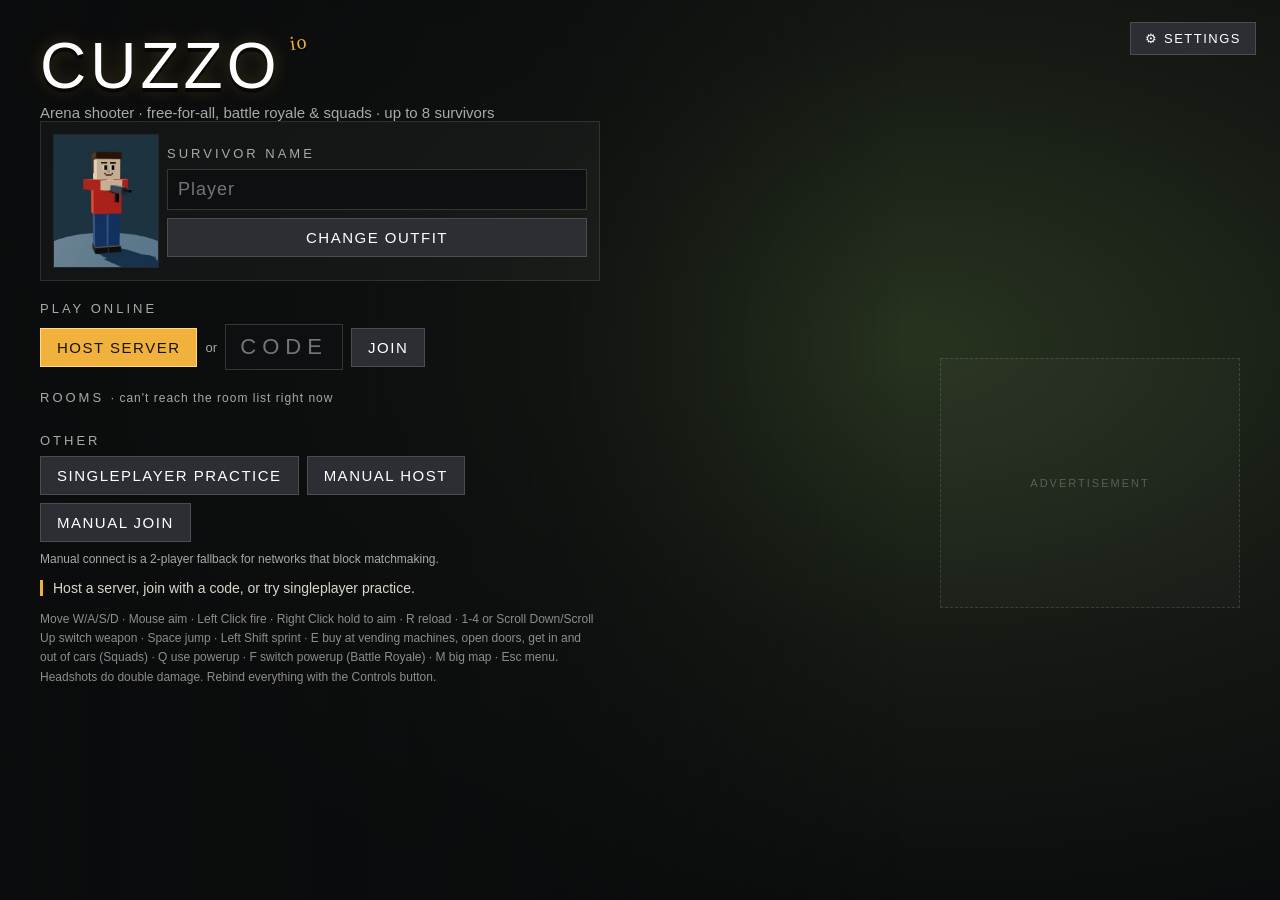
==== commit 63f32498: "Cuzzo io v6.2: public/private rooms, plain menu background, ad space - Room list on the main menu: p" ====
--- a/index.html
+++ b/index.html
@@ -28,12 +28,14 @@
  <div class="card row"><img id="skpic" class="pic"><div style="flex:1"><h2>Survivor name</h2><input id="nm" class="wide" maxlength="10" placeholder="Player"><button id="chs1" class="alt" style="margin-top:8px;width:100%">Change outfit</button></div></div>
  <h2>Play online</h2>
  <div class="row"><button id="host" class="big">Host server</button><span class="or">or</span><input id="code" maxlength="4" placeholder="CODE" autocomplete="off"><button id="join" class="alt">Join</button></div>
+ <div id="rbwrap" style="display:none"><h2>Rooms <small id="rbst"></small></h2><div id="rooms"></div></div>
  <h2>Other</h2>
  <div class="row"><button id="prac" class="alt">Singleplayer practice</button><button id="mh" class="alt">Manual host</button><button id="mj" class="alt">Manual join</button></div>
  <p class="fine">Manual connect is a 2-player fallback for networks that block matchmaking.</p>
 </div>
 <div id="s-lobby" class="step">
  <div id="codebar" class="row card" style="justify-content:space-between"><div><h2 style="margin:0">Server code</h2><div id="big">....</div></div><div id="gmt">Share the code with friends<br>Free-for-all &middot; first to 15 kills</div></div>
+ <div id="privrow" style="display:none"><div class="row"><button id="rpub">&#127760; Public</button><button id="rpriv" class="alt">&#128274; Private</button></div><p class="fine" id="privh"></p></div>
  <h2>Players</h2><div id="plist"></div>
  <h2>Game mode</h2><div id="modes"><div class="tile on" id="m-ffa"><b>Free-for-all</b><span>First to 15 kills &middot; instant respawns</span></div><div class="tile" id="m-br"><b>Battle Royale</b><span>Huge map &middot; closing storm &middot; last one alive</span></div><div class="tile" id="m-sq"><b>Squads</b><span>2 teams of 4 &middot; drivable cars &middot; Pine Lake or Sunset Bay</span></div></div>
  <div id="vwrap"><h2>Vote for the map</h2><div id="vote"></div><p class="fine">Everyone in the lobby gets one vote. The map with the most votes is played when the host starts.</p></div><div id="mc"><img id="mimg"><div style="flex:1"><h2 style="margin:0 0 4px">Map</h2><b id="mn"></b><br><span id="md"></span><br><small id="mpick" style="color:var(--ac)"></small><div class="row" style="margin-top:12px"><button id="chmap" class="alt">Choose map</button><button id="vmode" class="alt">Map choice</button><button id="chs2" class="alt">Change outfit</button></div></div></div>
@@ -42,7 +44,10 @@
 <div id="s-man" class="step"><p id="mt"></p><textarea id="m1" readonly></textarea><p id="mt2"></p><textarea id="m2"></textarea><div class="row" style="margin-top:8px"><button id="mb">Connect</button><button id="mback" class="alt">Back</button></div></div>
 <p id="status">Host a server, join with a code, or try singleplayer practice.</p>
 <div id="keys"></div>
-</div><div id="adrail"><div class="ad" id="adslot">AD SPACE</div></div></div>
+</div>
+<!-- ad space (menus only, never during a match). Your ad network's code fills these boxes: see js/ads.js -->
+<div id="ads"><div class="adslot" id="ad-300x250"><span>Advertisement</span></div><div class="adslot" id="ad-728x90"><span>Advertisement</span></div></div>
+</div>
 
 <div id="ctl"><div id="ctb"><h3>Settings</h3><div class="cg">Sensitivity</div><div class="sr"><span>Mouse sensitivity</span><input type="range" id="sn-look" min="0.1" max="3" step="0.05"><b id="sv-look"></b></div><div class="sr"><span>Aiming sensitivity (hold aim)</span><input type="range" id="sn-ads" min="0.2" max="2" step="0.05"><b id="sv-ads"></b></div><div class="sr"><span>Sniper scope sensitivity</span><input type="range" id="sn-scope" min="0.2" max="2" step="0.05"><b id="sv-scope"></b></div><div class="cg">Camera</div><div class="sr"><span>Point of view</span><select id="camv"><option value="0">First person</option><option value="1">Third person</option></select><b></b></div><div class="cg">Graphics</div><div class="sr"><span>Performance mode (for slower computers)</span><select id="perfm"><option value="0">Off</option><option value="1">On</option></select><b></b></div><p class="hint" id="perfh">Lower resolution, no shadows, no grass or clouds, shorter view distance and no antialiasing. Turn it on if the game is laggy.</p><div class="cg">Controls</div><p class="hint">Click a control, then press any key, mouse button or scroll the wheel. Esc cancels, Delete unbinds. Binding a key that is already used swaps the two.</p><div id="ctlist"></div><div class="row" style="justify-content:center;margin-top:14px"><button id="ctdone">Done</button><button id="ctreset" class="alt">Reset to defaults</button></div></div></div>
 <div id="car"><div id="cb"><h3 id="ct"></h3><div id="cw"><div id="cv"><div id="ctr"></div></div><button class="ar l" id="cp">&#9664;</button><button class="ar r" id="cn">&#9654;</button></div><div id="cdots"></div><div class="row" style="justify-content:center;margin-top:12px"><button id="cok">Select</button><button id="cx" class="alt">Cancel</button></div></div></div>
@@ -57,5 +62,7 @@
 <script src="js/bot.js"></script>
 <script src="js/perf.js"></script>
 <script src="js/fx.js"></script>
+<script src="js/rooms.js"></script>
+<script src="js/ads.js"></script>
 <script src="js/mobile.js"></script>
 </body></html>
--- a/css/style.css
+++ b/css/style.css
@@ -265,3 +265,33 @@
  #ctb,#cb{padding:12px 14px;max-height:94vh;overflow:auto}
  #loader .lt{font-size:42px}
 }
+
+/* ---------- room list ---------- */
+#rbst{font-size:12px;letter-spacing:1px;color:var(--dim);text-transform:none}
+#rooms{display:flex;flex-direction:column;gap:4px;max-height:220px;overflow:auto;touch-action:pan-y}
+#rooms .rb{display:flex;align-items:center;gap:10px;background:#ffffff08;border:1px solid var(--ln);padding:6px 8px}
+#rooms .rb.priv{background:#ffffff04}#rooms .rb.full{opacity:.55}
+#rooms .rbi{font-size:16px;width:20px;text-align:center}
+#rooms .rbm{flex:1;min-width:0}#rooms .rbm b{display:block;font:500 15px var(--hd);letter-spacing:1px;white-space:nowrap;overflow:hidden;text-overflow:ellipsis}
+#rooms .rbm small{display:block;font-size:12px;color:var(--dim);white-space:nowrap;overflow:hidden;text-overflow:ellipsis}
+#rooms .rbp{font:700 14px var(--hd);color:var(--tx);min-width:34px;text-align:right}
+#rooms button{padding:6px 12px;font-size:13px;min-width:70px}
+#rooms .rbempty{color:var(--dim);font-size:13px;padding:6px 2px}
+#privrow{margin-top:8px}#privrow button.sel{border-color:var(--ac);color:var(--ac);box-shadow:inset 0 -3px 0 var(--ac)}#privrow .fine{margin:4px 0 0}
+@media (max-height:520px){#rooms{max-height:150px}#rooms .rb{padding:4px 6px}}
+
+/* ---------- menu background (no map behind the menus) ---------- */
+body.inmenu{background:radial-gradient(ellipse at 72% 38%,#28331f 0,#151a14 38%,#0b0c0d 75%)}
+body.inmenu #menu{background:linear-gradient(90deg,#0b0c0dcc 0,#0b0c0d99 560px,transparent 900px)}
+
+/* ---------- ad space (menus only) ---------- */
+#ads{position:absolute;right:40px;top:90px;bottom:24px;display:none;flex-direction:column;align-items:flex-end;justify-content:space-between;pointer-events:none}
+body.inmenu #ads{display:flex}
+#ads.off{display:none!important}
+#ads .adslot{position:relative;pointer-events:auto;box-sizing:border-box;border:1px dashed #ffffff22;background:#ffffff06;display:flex;align-items:center;justify-content:center;overflow:hidden}
+#ads .adslot span{font:500 11px var(--bd);letter-spacing:2px;text-transform:uppercase;color:#ffffff40}
+#ad-300x250{width:300px;height:250px;margin-top:auto;margin-bottom:auto}
+#ad-728x90{width:728px;height:90px}
+/* only show a slot when it fits beside the menu (the menu is ~640px wide on the left) */
+@media (max-width:1460px){#ad-728x90{display:none!important}#ads{justify-content:center}}
+@media (max-width:1000px),(max-height:420px){#ad-300x250{display:none!important}}
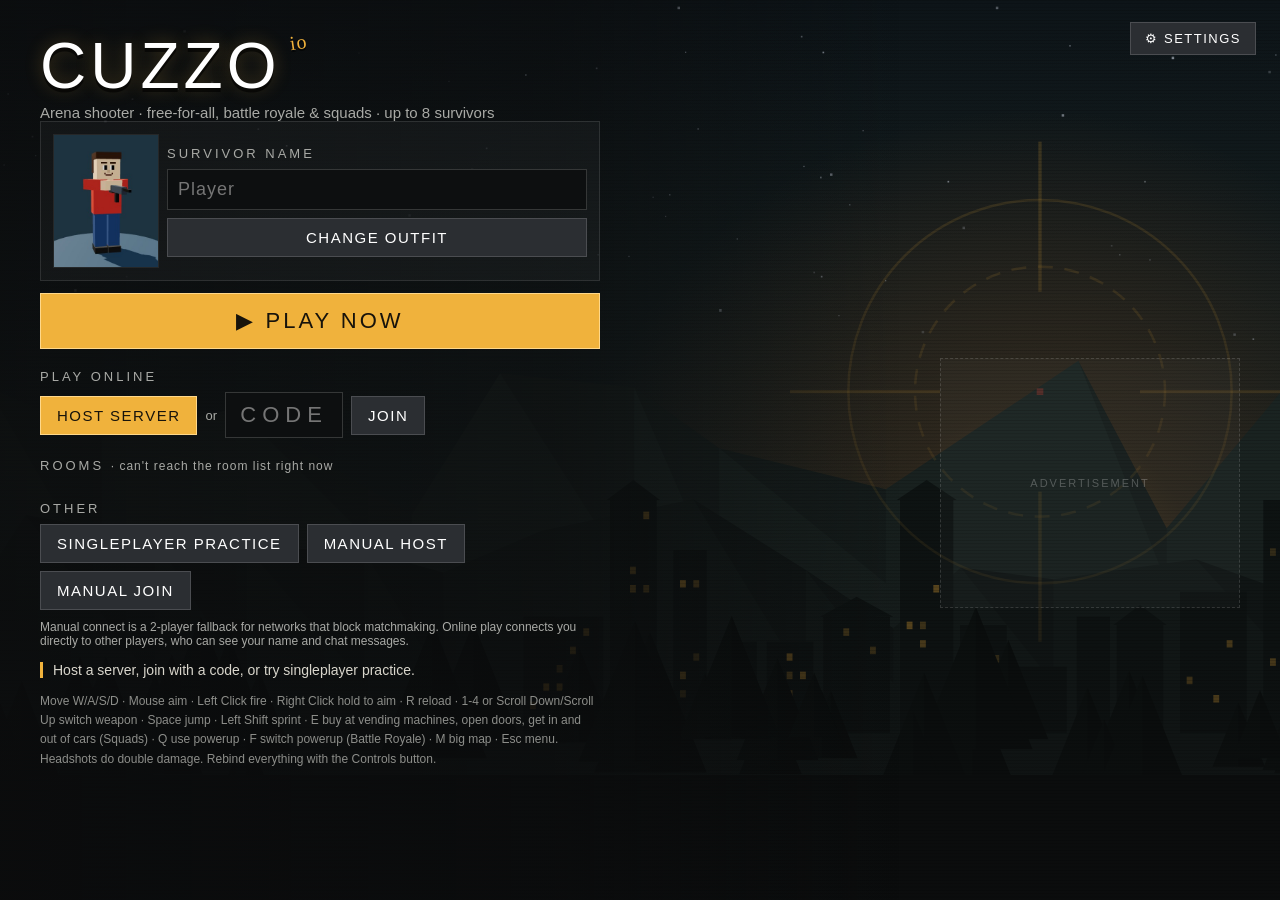
==== commit 4831eece: "Cuzzo io v6.4: CrazyGames version, new skins, menu background - CrazyGames SDK integration (js/crazy" ====
--- a/index.html
+++ b/index.html
@@ -6,6 +6,7 @@
 <link rel="preconnect" href="https://fonts.googleapis.com"><link rel="preconnect" href="https://fonts.gstatic.com" crossorigin>
 <link href="https://fonts.googleapis.com/css2?family=Black+Ops+One&family=Permanent+Marker&family=Oswald:wght@500;700&family=Roboto+Condensed:wght@400;700&display=swap" rel="stylesheet">
 <link rel="stylesheet" href="css/style.css">
+<script src="https://sdk.crazygames.com/crazygames-sdk-v3.js" async></script>
 </head><body>
 <div id="loader"><div class="lt">CUZZO<span class="logotag">io</span></div><div class="ls">Building the world...</div><div class="lb"><i></i></div></div>
 
@@ -21,17 +22,18 @@
 <div id="bigmap"><canvas id="bmc" width="900" height="900"></canvas><small id="bms"></small></div>
 <div id="rl"><span>RELOADING</span><div id="rlb"><div id="rlf"></div></div></div><div id="stormfx"></div><div id="spec"></div><div id="banner"></div></div>
 
-<div id="clickplay"><div><b>The match has started</b><span>Click anywhere to play</span></div></div><div id="menu"><div id="box">
+<div id="cgblock"></div><div id="clickplay"><div><b>The match has started</b><span>Click anywhere to play</span></div></div><div id="menu"><div id="box">
 <div class="brand"><h1>CUZZO<span class="logotag">io</span></h1><button id="ctlb" class="alt">&#9881; Settings</button></div>
 <p class="sub">Arena shooter &middot; free-for-all, battle royale &amp; squads &middot; up to 8 survivors</p>
 <div id="s-main" class="step on">
- <div class="card row"><img id="skpic" class="pic"><div style="flex:1"><h2>Survivor name</h2><input id="nm" class="wide" maxlength="10" placeholder="Player"><button id="chs1" class="alt" style="margin-top:8px;width:100%">Change outfit</button></div></div>
+ <div class="card row"><img id="skpic" class="pic"><div style="flex:1"><h2>Survivor name</h2><input id="nm" class="wide" maxlength="16" placeholder="Player"><button id="chs1" class="alt" style="margin-top:8px;width:100%">Change outfit</button></div></div>
+ <button id="qplay" class="big">&#9654; Play now</button>
  <h2>Play online</h2>
  <div class="row"><button id="host" class="big">Host server</button><span class="or">or</span><input id="code" maxlength="4" placeholder="CODE" autocomplete="off"><button id="join" class="alt">Join</button></div>
  <div id="rbwrap" style="display:none"><h2>Rooms <small id="rbst"></small></h2><div id="rooms"></div></div>
  <h2>Other</h2>
  <div class="row"><button id="prac" class="alt">Singleplayer practice</button><button id="mh" class="alt">Manual host</button><button id="mj" class="alt">Manual join</button></div>
- <p class="fine">Manual connect is a 2-player fallback for networks that block matchmaking.</p>
+ <p class="fine">Manual connect is a 2-player fallback for networks that block matchmaking. Online play connects you directly to other players, who can see your name and chat messages.</p>
 </div>
 <div id="s-lobby" class="step">
  <div id="codebar" class="row card" style="justify-content:space-between"><div><h2 style="margin:0">Server code</h2><div id="big">....</div></div><div id="gmt">Share the code with friends<br>Free-for-all &middot; first to 15 kills</div></div>
@@ -56,6 +58,7 @@
 <script src="assets/js/textures.js"></script>
 <script>window.trysteroReady=import('https://esm.run/trystero').then(m=>({joinRoom:m.joinRoom}));</script>
 <script src="js/turn-config.js"></script>
+<script src="js/filter.js"></script>
 <script src="js/game.js"></script>
 <script src="js/extras.js"></script>
 <script src="js/loot.js"></script>
@@ -64,5 +67,6 @@
 <script src="js/fx.js"></script>
 <script src="js/rooms.js"></script>
 <script src="js/ads.js"></script>
+<script src="js/crazygames.js"></script>
 <script src="js/mobile.js"></script>
 </body></html>
--- a/css/style.css
+++ b/css/style.css
@@ -268,7 +268,8 @@
 
 /* ---------- room list ---------- */
 #rbst{font-size:12px;letter-spacing:1px;color:var(--dim);text-transform:none}
-#rooms{display:flex;flex-direction:column;gap:4px;max-height:220px;overflow:auto;touch-action:pan-y}
+#rooms{display:flex;flex-direction:column;gap:4px;max-height:220px;overflow-y:auto;overflow-x:hidden;overscroll-behavior:contain;touch-action:pan-y;padding-right:4px;scrollbar-width:thin;scrollbar-color:#f0b23c66 transparent}
+#rooms::-webkit-scrollbar{width:6px}#rooms::-webkit-scrollbar-thumb{background:#f0b23c66;border-radius:3px}#rooms .rb{flex:none}
 #rooms .rb{display:flex;align-items:center;gap:10px;background:#ffffff08;border:1px solid var(--ln);padding:6px 8px}
 #rooms .rb.priv{background:#ffffff04}#rooms .rb.full{opacity:.55}
 #rooms .rbi{font-size:16px;width:20px;text-align:center}
@@ -281,7 +282,7 @@
 @media (max-height:520px){#rooms{max-height:150px}#rooms .rb{padding:4px 6px}}
 
 /* ---------- menu background (no map behind the menus) ---------- */
-body.inmenu{background:radial-gradient(ellipse at 72% 38%,#28331f 0,#151a14 38%,#0b0c0d 75%)}
+body.inmenu{background:#0b0c0d url(../assets/menu-bg.svg) center/cover no-repeat}
 body.inmenu #menu{background:linear-gradient(90deg,#0b0c0dcc 0,#0b0c0d99 560px,transparent 900px)}
 
 /* ---------- ad space (menus only) ---------- */
@@ -295,3 +296,11 @@
 /* only show a slot when it fits beside the menu (the menu is ~640px wide on the left) */
 @media (max-width:1460px){#ad-728x90{display:none!important}#ads{justify-content:center}}
 @media (max-width:1000px),(max-height:420px){#ad-300x250{display:none!important}}
+
+/* ---------- CrazyGames ---------- */
+#qplay{display:block;width:100%;margin:12px 0 2px;padding:14px 16px;font-size:22px;letter-spacing:3px}
+@media (max-height:520px){#qplay{padding:9px 12px;font-size:17px;margin-top:8px}}
+#cgblock{position:fixed;inset:0;z-index:100;display:none;background:transparent}
+/* on CrazyGames the ad slots hold real banners: no placeholder box or label */
+#ads.cg .adslot{border:none;background:transparent}#ads.cg .adslot span{display:none}
+#ads .adslot.nofill{visibility:hidden}
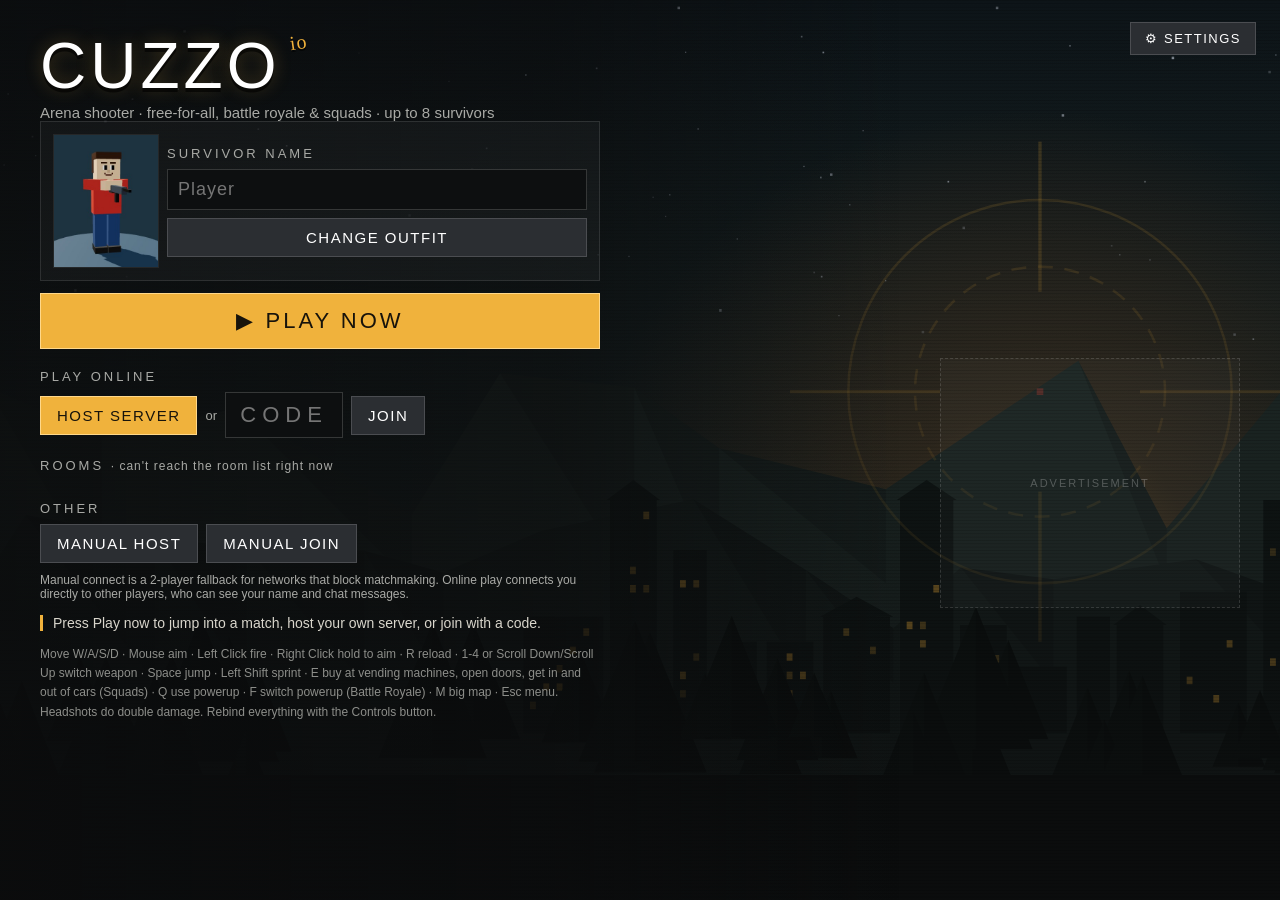
==== commit 7d07142e: "Cuzzo io v6.5: Play now matchmaking, remove singleplayer practice button - Play now joins a running " ====
--- a/index.html
+++ b/index.html
@@ -32,7 +32,7 @@
  <div class="row"><button id="host" class="big">Host server</button><span class="or">or</span><input id="code" maxlength="4" placeholder="CODE" autocomplete="off"><button id="join" class="alt">Join</button></div>
  <div id="rbwrap" style="display:none"><h2>Rooms <small id="rbst"></small></h2><div id="rooms"></div></div>
  <h2>Other</h2>
- <div class="row"><button id="prac" class="alt">Singleplayer practice</button><button id="mh" class="alt">Manual host</button><button id="mj" class="alt">Manual join</button></div>
+ <div class="row"><button id="prac" class="alt" style="display:none">Practice</button><button id="mh" class="alt">Manual host</button><button id="mj" class="alt">Manual join</button></div>
  <p class="fine">Manual connect is a 2-player fallback for networks that block matchmaking. Online play connects you directly to other players, who can see your name and chat messages.</p>
 </div>
 <div id="s-lobby" class="step">
@@ -44,7 +44,7 @@
  <button id="go">Start match</button><button id="leave" class="alt" style="width:100%;margin-top:8px">Leave</button>
 </div>
 <div id="s-man" class="step"><p id="mt"></p><textarea id="m1" readonly></textarea><p id="mt2"></p><textarea id="m2"></textarea><div class="row" style="margin-top:8px"><button id="mb">Connect</button><button id="mback" class="alt">Back</button></div></div>
-<p id="status">Host a server, join with a code, or try singleplayer practice.</p>
+<p id="status">Press Play now to jump into a match, host your own server, or join with a code.</p>
 <div id="keys"></div>
 </div>
 <!-- ad space (menus only, never during a match). Your ad network's code fills these boxes: see js/ads.js -->
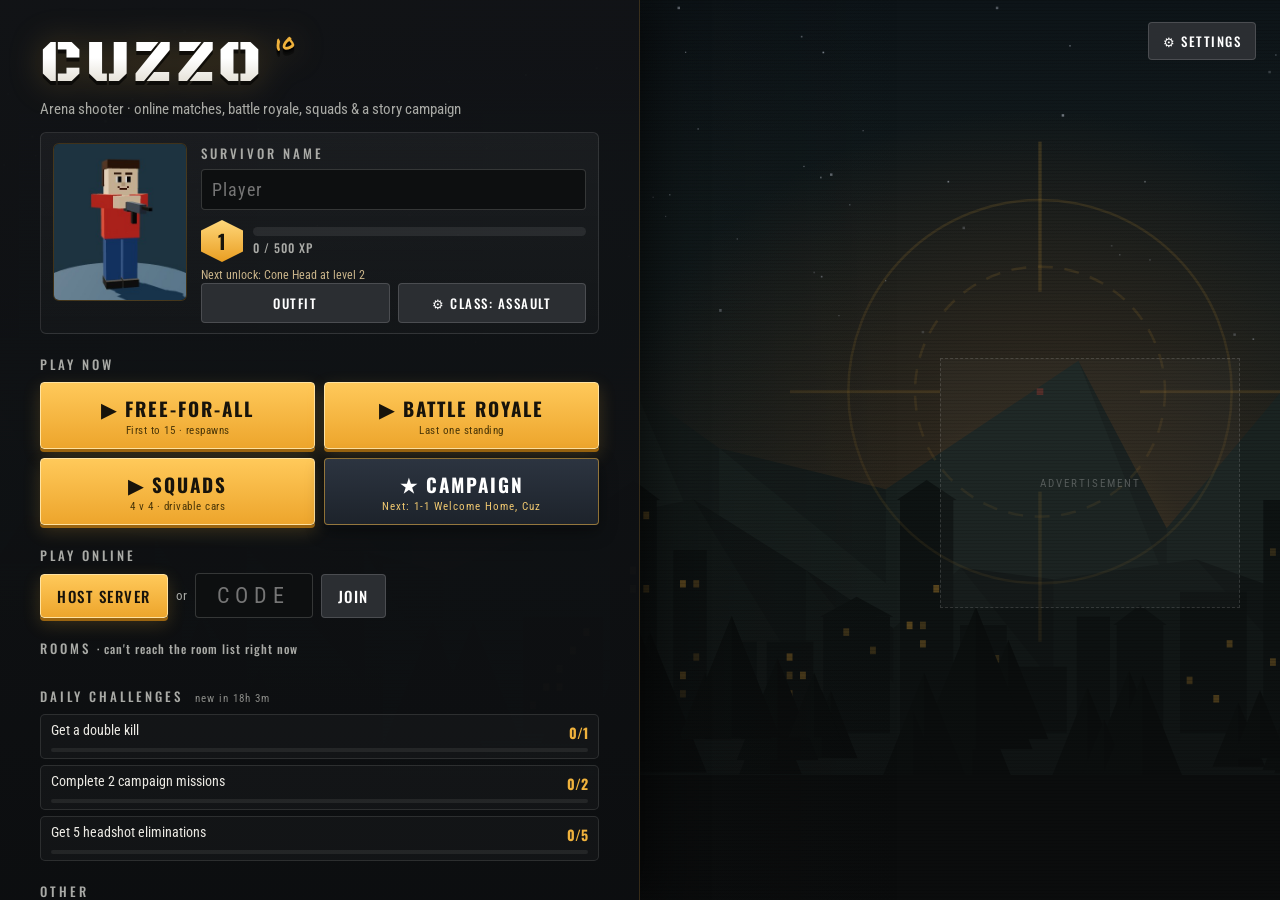
==== commit be782334: "Cuzzo io v7.4: bots, campaign, progression, classes, smarter bots - Privacy page, swear/slur filter " ====
--- a/index.html
+++ b/index.html
@@ -3,8 +3,6 @@
 <meta name="theme-color" content="#0b0c0d"><meta name="mobile-web-app-capable" content="yes"><meta name="apple-mobile-web-app-capable" content="yes"><meta name="apple-mobile-web-app-status-bar-style" content="black-fullscreen">
 <link rel="manifest" href="manifest.webmanifest"><link rel="icon" href="assets/icon-192.png"><link rel="apple-touch-icon" href="assets/icon-192.png">
 <title>Cuzzo io</title>
-<link rel="preconnect" href="https://fonts.googleapis.com"><link rel="preconnect" href="https://fonts.gstatic.com" crossorigin>
-<link href="https://fonts.googleapis.com/css2?family=Black+Ops+One&family=Permanent+Marker&family=Oswald:wght@500;700&family=Roboto+Condensed:wght@400;700&display=swap" rel="stylesheet">
 <link rel="stylesheet" href="css/style.css">
 <script src="https://sdk.crazygames.com/crazygames-sdk-v3.js" async></script>
 </head><body>
@@ -24,27 +22,33 @@
 
 <div id="cgblock"></div><div id="clickplay"><div><b>The match has started</b><span>Click anywhere to play</span></div></div><div id="menu"><div id="box">
 <div class="brand"><h1>CUZZO<span class="logotag">io</span></h1><button id="ctlb" class="alt">&#9881; Settings</button></div>
-<p class="sub">Arena shooter &middot; free-for-all, battle royale &amp; squads &middot; up to 8 survivors</p>
+<p class="sub">Arena shooter &middot; online matches, battle royale, squads &amp; a story campaign</p>
 <div id="s-main" class="step on">
- <div class="card row"><img id="skpic" class="pic"><div style="flex:1"><h2>Survivor name</h2><input id="nm" class="wide" maxlength="16" placeholder="Player"><button id="chs1" class="alt" style="margin-top:8px;width:100%">Change outfit</button></div></div>
- <button id="qplay" class="big">&#9654; Play now</button>
+ <div class="card prof"><div class="pv"><img id="skpic" class="pic"><canvas id="pvc" width="220" height="260"></canvas></div><div class="pinfo"><h2>Survivor name</h2><input id="nm" class="wide" maxlength="16" placeholder="Player">
+  <div class="plvl"><b id="plv">1</b><div class="pxw"><div class="pxb"><i id="pxpf"></i></div><small id="pxpt">0 / 350 XP</small></div></div><small id="pnext" class="pnext"></small>
+  <div class="pbtns"><button id="chs1" class="alt">Outfit</button></div></div></div>
+ <h2>Play now</h2>
+ <div class="playgrid"><button id="qplay" class="big qp"><span>&#9654; Free-for-all</span><small>First to 15 &middot; respawns</small></button><button id="qpbr" class="big qp"><span>&#9654; Battle Royale</span><small>Last one standing</small></button>
+ <button id="qpsq" class="big qp"><span>&#9654; Squads</span><small>4 v 4 &middot; drivable cars</small></button><button id="campb" class="big camp"><span>&#9733; Campaign</span><small id="campst">Story mode &middot; play offline</small></button></div>
  <h2>Play online</h2>
  <div class="row"><button id="host" class="big">Host server</button><span class="or">or</span><input id="code" maxlength="4" placeholder="CODE" autocomplete="off"><button id="join" class="alt">Join</button></div>
  <div id="rbwrap" style="display:none"><h2>Rooms <small id="rbst"></small></h2><div id="rooms"></div></div>
+ <div id="chal"><h2>Daily challenges <small id="chalt"></small></h2><div id="chl"></div></div>
  <h2>Other</h2>
  <div class="row"><button id="prac" class="alt" style="display:none">Practice</button><button id="mh" class="alt">Manual host</button><button id="mj" class="alt">Manual join</button></div>
- <p class="fine">Manual connect is a 2-player fallback for networks that block matchmaking. Online play connects you directly to other players, who can see your name and chat messages.</p>
+ <p class="fine">Manual connect is a 2-player fallback for networks that block matchmaking. Online play connects you directly to other players, who can see your name and chat messages. <a href="privacy.html" target="_blank" rel="noopener">Privacy</a></p>
 </div>
 <div id="s-lobby" class="step">
  <div id="codebar" class="row card" style="justify-content:space-between"><div><h2 style="margin:0">Server code</h2><div id="big">....</div></div><div id="gmt">Share the code with friends<br>Free-for-all &middot; first to 15 kills</div></div>
  <div id="privrow" style="display:none"><div class="row"><button id="rpub">&#127760; Public</button><button id="rpriv" class="alt">&#128274; Private</button></div><p class="fine" id="privh"></p></div>
  <h2>Players</h2><div id="plist"></div>
  <h2>Game mode</h2><div id="modes"><div class="tile on" id="m-ffa"><b>Free-for-all</b><span>First to 15 kills &middot; instant respawns</span></div><div class="tile" id="m-br"><b>Battle Royale</b><span>Huge map &middot; closing storm &middot; last one alive</span></div><div class="tile" id="m-sq"><b>Squads</b><span>2 teams of 4 &middot; drivable cars &middot; Pine Lake or Sunset Bay</span></div></div>
- <div id="vwrap"><h2>Vote for the map</h2><div id="vote"></div><p class="fine">Everyone in the lobby gets one vote. The map with the most votes is played when the host starts.</p></div><div id="mc"><img id="mimg"><div style="flex:1"><h2 style="margin:0 0 4px">Map</h2><b id="mn"></b><br><span id="md"></span><br><small id="mpick" style="color:var(--ac)"></small><div class="row" style="margin-top:12px"><button id="chmap" class="alt">Choose map</button><button id="vmode" class="alt">Map choice</button><button id="chs2" class="alt">Change outfit</button></div></div></div>
+ <div id="vwrap"><h2>Vote for the map</h2><div id="vote"></div><p class="fine">Everyone in the lobby gets one vote. The map with the most votes is played when the host starts.</p></div><div id="mc"><img id="mimg"><div style="flex:1"><h2 style="margin:0 0 4px">Map</h2><b id="mn"></b><br><span id="md"></span><br><small id="mpick" style="color:var(--ac)"></small><div class="row" style="margin-top:12px"><button id="chmap" class="alt">Choose map</button><button id="vmode" class="alt">Map choice</button><button id="botsb" class="alt">Bots</button><button id="chs2" class="alt">Change outfit</button></div></div></div>
  <button id="go">Start match</button><button id="leave" class="alt" style="width:100%;margin-top:8px">Leave</button>
 </div>
+<div id="s-camp" class="step"></div>
 <div id="s-man" class="step"><p id="mt"></p><textarea id="m1" readonly></textarea><p id="mt2"></p><textarea id="m2"></textarea><div class="row" style="margin-top:8px"><button id="mb">Connect</button><button id="mback" class="alt">Back</button></div></div>
-<p id="status">Press Play now to jump into a match, host your own server, or join with a code.</p>
+<p id="status">Pick a mode under Play now to jump straight into a match, play the campaign, host your own server, or join with a code.</p>
 <div id="keys"></div>
 </div>
 <!-- ad space (menus only, never during a match). Your ad network's code fills these boxes: see js/ads.js -->
@@ -61,10 +65,17 @@
 <script src="js/filter.js"></script>
 <script src="js/game.js"></script>
 <script src="js/extras.js"></script>
+<script src="js/guns.js"></script>
 <script src="js/loot.js"></script>
-<script src="js/bot.js"></script>
+<script src="js/nav.js"></script>
+<script src="js/bots.js"></script>
+<script src="js/juice.js"></script>
 <script src="js/perf.js"></script>
 <script src="js/fx.js"></script>
+<script src="js/progress.js"></script>
+<script src="js/classes.js"></script>
+<script src="js/menu3d.js"></script>
+<script src="js/campaign.js"></script>
 <script src="js/rooms.js"></script>
 <script src="js/ads.js"></script>
 <script src="js/crazygames.js"></script>
--- a/css/style.css
+++ b/css/style.css
@@ -1,3 +1,10 @@
+/* fonts are bundled with the game (SIL Open Font License / Apache 2.0, see assets/fonts) */
+@font-face{font-family:'Oswald';src:url(../assets/fonts/oswald-500.woff) format('woff');font-weight:500;font-display:swap}
+@font-face{font-family:'Oswald';src:url(../assets/fonts/oswald-700.woff) format('woff');font-weight:700;font-display:swap}
+@font-face{font-family:'Roboto Condensed';src:url(../assets/fonts/robotocondensed-400.woff) format('woff');font-weight:400;font-display:swap}
+@font-face{font-family:'Roboto Condensed';src:url(../assets/fonts/robotocondensed-700.woff) format('woff');font-weight:700;font-display:swap}
+@font-face{font-family:'Black Ops One';src:url(../assets/fonts/blackopsone.woff) format('woff');font-weight:400;font-display:swap}
+@font-face{font-family:'Permanent Marker';src:url(../assets/fonts/permanentmarker.woff) format('woff');font-weight:400;font-display:swap}
 :root{--bg:#141618;--pn:#1d2023ee;--pn2:#26292dee;--ln:#ffffff1c;--ac:#f0b23c;--tx:#eceae4;--dim:#a9aaa6;--rd:#d0463a;--gn:#6cc04a;--st:#e9c34a;
  --hd:"Oswald","Arial Narrow","Impact",sans-serif;--bd:"Roboto Condensed","Arial Narrow","Segoe UI",Arial,sans-serif}
 html,body{margin:0;height:100%;overflow:hidden;background:#000;font-family:var(--bd);color:var(--tx);user-select:none}
@@ -304,3 +311,191 @@
 /* on CrazyGames the ad slots hold real banners: no placeholder box or label */
 #ads.cg .adslot{border:none;background:transparent}#ads.cg .adslot span{display:none}
 #ads .adslot.nofill{visibility:hidden}
+
+/* privacy link in the menu fine print */
+.fine a{color:var(--ac);text-decoration:underline;white-space:nowrap}.fine a:hover{color:#ffd88a}
+
+/* moderation */
+#nm.bad{border-color:var(--rd);box-shadow:0 0 0 1px var(--rd) inset}
+#chatlog div.note{background:#5a1a14cc;color:#ffd9d4;font-style:italic}
+
+/* ---------- game feel (js/juice.js) ---------- */
+#hm.pop{animation:hmpop .28s ease-out}
+@keyframes hmpop{0%{transform:scale(1.6);opacity:1}100%{transform:scale(1);opacity:0}}
+#hm.kill{animation:hmkill .5s ease-out}#hm.kill:before,#hm.kill:after{background:#ff4a3d;width:3px;box-shadow:0 0 6px #ff4a3d}
+@keyframes hmkill{0%{transform:scale(2.1) rotate(0);opacity:1}60%{opacity:1}100%{transform:scale(1.2) rotate(90deg);opacity:0}}
+#lowhp{position:absolute;inset:0;opacity:0;background:radial-gradient(ellipse at center,transparent 45%,#8a0b0b88 85%,#5a0000cc 100%);transition:opacity .2s}
+#dmgdir{position:absolute;left:50%;top:50%;width:0;height:0}
+#dmgdir i{position:absolute;left:-60px;top:-150px;width:120px;height:46px;transform-origin:60px 150px;
+ background:radial-gradient(ellipse 60px 22px at 50% 100%,#ff2b1ecc,#ff2b1e55 55%,transparent 75%);animation:ddf 1.1s ease-out forwards}
+@keyframes ddf{0%{opacity:1}100%{opacity:0}}
+#kpop{position:absolute;left:50%;top:62%;transform:translateX(-50%);display:flex;flex-direction:column;align-items:center;gap:4px}
+#kpop .kp{display:flex;align-items:baseline;gap:10px;padding:6px 16px;background:linear-gradient(90deg,#0000,#000a 20%,#000a 80%,#0000);animation:kpin .25s ease-out;transition:opacity .4s,transform .4s;white-space:nowrap}
+#kpop .kp b{font:700 18px var(--hd);letter-spacing:3px;color:#ff5a4e}#kpop .kp b em{font-style:normal;color:#ffd23f}
+#kpop .kp span{font:700 18px var(--bd);color:#fff}#kpop .kp i{font:700 16px var(--hd);font-style:normal;color:#ffd23f;letter-spacing:1px}
+#kpop .kp.out{opacity:0;transform:translateY(-8px)}
+@keyframes kpin{0%{transform:scale(1.4);opacity:0}100%{transform:scale(1);opacity:1}}
+#medal{position:absolute;left:50%;top:22%;transform:translateX(-50%);text-align:center;opacity:0;pointer-events:none}
+#medal b{display:block;font:700 54px var(--hd);letter-spacing:6px;color:#ffd23f;text-shadow:0 3px 0 #7a4a00,0 0 26px #ff9a1f88;white-space:nowrap}
+#medal small{display:block;font:700 18px var(--hd);letter-spacing:5px;color:#fff;margin-top:2px}
+#medal.on{animation:medal 2s ease-out forwards}
+@keyframes medal{0%{opacity:0;transform:translateX(-50%) scale(2.2)}10%{opacity:1;transform:translateX(-50%) scale(1)}80%{opacity:1;transform:translateX(-50%) scale(1)}100%{opacity:0;transform:translateX(-50%) scale(.9) translateY(-10px)}}
+#feed .kf{display:flex;align-items:center;gap:7px;float:right;clear:both;background:#000a;padding:4px 10px;margin-bottom:3px;border-right:3px solid #fff4;font-size:14px;animation:kpin .2s ease-out}
+#feed .kf b{font-weight:700;color:#f0efe9}#feed .kf i{font-style:normal;color:#aaa;font-size:15px}#feed .kf i.hs{color:#ffd23f}
+#feed .kf.mine{border-color:var(--ac);background:#3a2a08cc}#feed .kf.mine b:first-child{color:#ffd23f}
+#feed .kf.bad{border-color:var(--rd);background:#3a0a08cc}
+#dscr{position:absolute;inset:0;display:flex;flex-direction:column;align-items:center;justify-content:flex-end;padding-bottom:22vh;opacity:0;transition:opacity .35s;
+ background:linear-gradient(0deg,#5a0000aa,transparent 55%),radial-gradient(ellipse at center,transparent 50%,#000a 100%);filter:saturate(1.2)}
+#dscr.on{opacity:1}
+#dscr .dk{font:700 22px var(--hd);letter-spacing:8px;color:#ff8a80}
+#dscr .dn2{font:700 clamp(30px,6vw,58px) var(--hd);letter-spacing:3px;color:#fff;text-shadow:0 4px 0 #0009;margin-top:2px}
+#dscr .dsub{font:700 16px var(--bd);letter-spacing:2px;color:#ffd6d2;margin-top:4px;text-transform:uppercase;min-height:20px}
+#dscr .drb{width:220px;height:5px;background:#fff3;margin-top:18px;border-radius:3px;overflow:hidden}#dscr .drb i{display:block;height:100%;width:0;background:#fff}
+#dscr small{margin-top:8px;font:700 13px var(--bd);letter-spacing:4px;color:#fffa;text-transform:uppercase}
+#xpbar{display:none}
+@media (max-width:700px){#medal b{font-size:34px;letter-spacing:3px}#kpop{top:56%}#kpop .kp b,#kpop .kp span{font-size:15px}}
+
+/* ---------- menu, v7: profile with 3D character, level, campaign, challenges ---------- */
+#box{background:linear-gradient(180deg,#121417f2,#0d0f11ee);border-right:1px solid #f0b23c2e;box-shadow:12px 0 40px #0008;scrollbar-width:thin;scrollbar-color:#f0b23c55 transparent}
+body.inmenu #menu{background:linear-gradient(90deg,#0b0c0d66 0,#0b0c0d33 640px,transparent 900px)}
+h1{font-size:60px;background:linear-gradient(180deg,#fff 40%,#d8d2c4);-webkit-background-clip:text;background-clip:text;color:transparent;text-shadow:none;filter:drop-shadow(0 4px 0 #0009) drop-shadow(0 0 16px #f0b23c40)}
+button{border-radius:4px;transition:background .12s,border-color .12s,transform .08s,box-shadow .15s}
+button.big,#go{background:linear-gradient(180deg,#ffc95a,#eda52c);box-shadow:0 3px 0 #9a6410,0 6px 18px #f0b23c33;border-color:#ffe2a0}
+button.big:hover,#go:hover{background:linear-gradient(180deg,#ffd47a,#f5b23d);box-shadow:0 3px 0 #9a6410,0 8px 26px #f0b23c55}
+button.big:active,#go:active{transform:translateY(2px);box-shadow:0 1px 0 #9a6410}
+.card{border-radius:6px;background:linear-gradient(180deg,#ffffff0b,#ffffff05)}
+input{border-radius:4px}
+.prof{display:flex;gap:14px;align-items:stretch;padding:10px 12px;margin-top:14px}
+.pv{position:relative;width:132px;height:156px;flex:none;border-radius:6px;overflow:hidden;background:radial-gradient(circle at 50% 35%,#3a3326,#141210 75%);border:1px solid #f0b23c33}
+.pv .pic{width:100%;height:100%;border:none;background:none}.pv .pic.under{visibility:hidden}
+#pvc{position:absolute;inset:0;width:100%;height:100%;display:none;cursor:grab;touch-action:none}#pvc:active{cursor:grabbing}
+.pinfo{flex:1;min-width:0;display:flex;flex-direction:column}.pinfo h2{margin:0 0 6px}
+.plvl{display:flex;align-items:center;gap:10px;margin-top:10px}
+.plvl>b{flex:none;width:42px;height:42px;display:flex;align-items:center;justify-content:center;font:700 20px var(--hd);color:#17130b;
+ background:linear-gradient(180deg,#ffd77a,#e99e22);clip-path:polygon(50% 0,100% 25%,100% 75%,50% 100%,0 75%,0 25%);text-shadow:none}
+.pxw{flex:1;min-width:0}.pxb{height:9px;background:#ffffff14;border-radius:5px;overflow:hidden}.pxb i{display:block;height:100%;width:0;background:linear-gradient(90deg,#f0b23c,#ffe08a);border-radius:5px;transition:width .6s}
+.pxw small{display:block;margin-top:3px;font:500 12px var(--hd);letter-spacing:1px;color:var(--dim)}
+.pnext{display:block;margin:6px 0 0;font-size:12px;color:#c9b48a;min-height:15px}
+.pinfo #chs1{margin-top:auto;width:100%}
+.playrow{display:grid;grid-template-columns:1.35fr 1fr;gap:10px;margin:14px 0 2px}
+.playrow #qplay{margin:0}
+button.camp{background:linear-gradient(180deg,#2c3440,#1d232b);color:#fff;border:1px solid #f0b23c88;box-shadow:0 3px 0 #0b0e12,0 6px 18px #0006;display:flex;flex-direction:column;align-items:center;justify-content:center;gap:2px;padding:8px 10px}
+button.camp:hover{background:linear-gradient(180deg,#36404e,#232a33);border-color:#f0b23c}
+button.camp span{font:700 19px var(--hd);letter-spacing:2px}button.camp small{font:500 11px var(--bd);letter-spacing:1px;color:#f0c870;text-transform:none}
+#chal{margin-top:4px}#chl{display:flex;flex-direction:column;gap:6px}
+.chr{background:#ffffff07;border:1px solid var(--ln);border-radius:5px;padding:7px 10px 6px;position:relative}
+.chr>div:first-child{display:flex;justify-content:space-between;gap:8px;font-size:14px}.chr b{font:700 14px var(--hd);color:var(--ac)}
+.chr .cb{height:4px;background:#ffffff12;border-radius:2px;margin-top:5px;overflow:hidden}.chr .cb i{display:block;height:100%;background:#6cc04a}
+.chr small{position:absolute;right:10px;bottom:-1px;font-size:10px;color:var(--dim);display:none}
+.chr.done{opacity:.6}.chr.done b{color:#6cc04a}
+#chalt{font:500 11px var(--bd);letter-spacing:1px;color:#8a8b87;text-transform:none;margin-left:6px}
+@media (max-height:520px){.prof{margin-top:6px;padding:6px 8px;gap:8px}.pv{width:84px;height:100px}.plvl{margin-top:5px}.plvl>b{width:32px;height:32px;font-size:15px}.pnext{display:none}
+ .playrow{margin:8px 0 2px}button.camp span{font-size:15px}button.camp small{font-size:10px}#qplay{font-size:17px}.chr{padding:4px 8px}.chr>div:first-child{font-size:12px}h1{font-size:34px}}
+/* level up / challenge toasts and the match summary */
+#lvlup{position:absolute;left:50%;top:14%;transform:translateX(-50%);text-align:center;opacity:0;pointer-events:none}
+#lvlup small{display:block;font:700 16px var(--hd);letter-spacing:8px;color:#fff}
+#lvlup b{display:block;font:700 72px/1 var(--hd);color:#ffd23f;text-shadow:0 4px 0 #7a4a00,0 0 30px #ffb02088}
+#lvlup span{display:block;margin-top:6px;font:700 15px var(--bd);color:#e8ffe0;background:#1c3a12cc;padding:4px 12px;border-radius:4px}
+#lvlup.on{animation:lvl 3.8s ease-out forwards}
+@keyframes lvl{0%{opacity:0;transform:translateX(-50%) scale(.6)}8%{opacity:1;transform:translateX(-50%) scale(1.1)}14%{transform:translateX(-50%) scale(1)}85%{opacity:1}100%{opacity:0;transform:translateX(-50%) translateY(-14px)}}
+#chtoast{position:absolute;left:50%;top:8%;transform:translateX(-50%);background:linear-gradient(90deg,#16300ecc,#24481acc);border:1px solid #6cc04a;border-radius:6px;padding:8px 18px;text-align:center;opacity:0;pointer-events:none}
+#chtoast small{display:block;font:700 12px var(--hd);letter-spacing:4px;color:#b7f59a}#chtoast b{display:block;font:700 17px var(--bd);color:#fff}#chtoast i{font:700 14px var(--hd);font-style:normal;color:#ffd23f}
+#chtoast.on{animation:cht 3.5s ease-out forwards}
+@keyframes cht{0%{opacity:0;transform:translateX(-50%) translateY(-10px)}8%{opacity:1;transform:translateX(-50%)}85%{opacity:1}100%{opacity:0}}
+#msum{position:absolute;left:50%;top:60%;transform:translateX(-50%);width:min(360px,86vw);background:#0b0d0fe6;border:1px solid #f0b23c66;border-radius:8px;padding:12px 16px;opacity:0;transition:opacity .4s;pointer-events:none}
+#msum.on{opacity:1}
+#msum .mp{font:500 13px var(--hd);letter-spacing:2px;color:var(--dim);text-align:center;margin-bottom:8px;text-transform:uppercase}
+#msum .mr{display:flex;justify-content:space-between;font-size:15px;padding:3px 0;border-bottom:1px solid #ffffff10}#msum .mr b{color:#ffd23f;font-family:var(--hd)}
+#msum .mr.tot{border:none;font-weight:700;margin-top:2px}
+#msum .ml{display:flex;align-items:center;gap:10px;margin-top:8px}#msum .ml>b{font:700 18px var(--hd);color:#17130b;background:var(--ac);border-radius:4px;padding:2px 8px}
+#msum .xb{flex:1;height:8px;background:#ffffff18;border-radius:4px;overflow:hidden}#msum .xb i{display:block;height:100%;background:linear-gradient(90deg,#f0b23c,#ffe08a)}#msum .ml small{font-size:12px;color:var(--dim)}
+
+/* ---------- campaign (js/campaign.js) ---------- */
+button.wide{display:block;width:100%;margin-top:12px;padding:13px;font-size:19px;letter-spacing:2px}
+.chead{display:flex;align-items:center;gap:14px;margin:14px 0 4px}.chead>div{display:flex;flex-direction:column}
+.chead b{font:700 24px var(--hd);letter-spacing:2px;color:#fff}.chead small{font-size:13px;color:var(--ac);letter-spacing:1px}
+.chead button{padding:8px 12px;font-size:13px;flex:none}
+.cdesc{margin:-4px 0 8px;font-size:13px;color:var(--dim)}
+.mgrid{display:grid;grid-template-columns:1fr 1fr;gap:8px}
+.mcard{display:flex;align-items:center;gap:10px;text-align:left;padding:8px 10px;background:linear-gradient(180deg,#262b31,#1c2025);text-transform:none;letter-spacing:0;border-radius:6px}
+.mcard img{width:46px;height:46px;object-fit:cover;object-position:top;border-radius:5px;background:#0a0c0d;flex:none;border:1px solid #ffffff1c}
+.mcard span{display:flex;flex-direction:column;min-width:0}.mcard small{font:500 11px var(--hd);letter-spacing:2px;color:var(--dim)}
+.mcard b{font:700 15px var(--hd);letter-spacing:.5px;white-space:nowrap;overflow:hidden;text-overflow:ellipsis}
+.mcard i{font-style:normal;color:#ffd23f;font-size:14px;letter-spacing:2px}.mcard i u{text-decoration:none;color:#ffffff26}
+.mcard.done{border-color:#f0b23c66}.mcard.lock{opacity:.45;cursor:default}.mcard.lock img{filter:grayscale(1) brightness(.5)}.mcard.lock i{color:var(--dim);letter-spacing:0;font-size:12px}
+.story{display:flex;flex-direction:column;gap:8px;margin:12px 0}
+.dl{display:flex;gap:10px;align-items:flex-start;opacity:0;animation:dlin .4s ease-out forwards}
+.dl img{width:44px;height:44px;border-radius:50%;object-fit:cover;object-position:top;background:#0a0c0d;border:2px solid #f0b23c88;flex:none}
+.dl div{background:#ffffff0c;border:1px solid var(--ln);border-radius:4px 12px 12px 12px;padding:7px 12px;font-size:15px;line-height:1.35}
+.dl b{display:block;font:700 12px var(--hd);letter-spacing:2px;color:var(--ac);text-transform:uppercase;margin-bottom:1px}
+@keyframes dlin{from{opacity:0;transform:translateY(6px)}to{opacity:1;transform:none}}
+.brief{margin-top:4px}.brief h2{margin:6px 0 4px}.brief .obj{font:700 18px var(--hd);letter-spacing:.5px;color:#fff}
+.stars{list-style:none;margin:0;padding:0;font-size:14px}.stars li{color:var(--dim);padding:2px 0}.stars li.got{color:#ffd23f}
+.rew{display:block;margin-top:8px;color:#c9b48a;font-size:13px}
+.cres{text-align:center;margin:18px 0 6px}.cres>small{font:500 13px var(--hd);letter-spacing:3px;color:var(--dim)}
+.cres>b{display:block;font:700 40px var(--hd);letter-spacing:4px;color:#6cc04a;text-shadow:0 3px 0 #0008}.cres.bad>b{color:#e5534b}.cres p{color:#ffd6d2}
+.bigstars{display:flex;justify-content:center;gap:10px;margin:6px 0}.bigstars i{font-style:normal;font-size:52px;color:#ffffff1f;line-height:1}
+.bigstars i.on{color:#ffd23f;text-shadow:0 0 18px #ffb020aa;animation:starpop .45s ease-out both}
+@keyframes starpop{0%{transform:scale(0) rotate(-40deg);opacity:0}70%{transform:scale(1.3)}100%{transform:scale(1);opacity:1}}
+.rstats{display:flex;justify-content:center;flex-wrap:wrap;gap:6px 18px;font-size:14px;color:var(--dim);margin-top:6px}.rstats b{color:#fff;font-family:var(--hd);margin-left:3px}
+.unl{display:inline-flex;align-items:center;gap:10px;margin-top:12px;padding:8px 14px;background:#1c3a12aa;border:1px solid #6cc04a;border-radius:6px;text-align:left}
+.unl img{width:48px;height:56px;object-fit:cover;border-radius:4px}.unl small{display:block;font:700 11px var(--hd);letter-spacing:2px;color:#b7f59a}.unl b{font:700 20px var(--hd);color:#fff}
+.cbtns{margin-top:12px}.cbtns button{flex:1}
+@media (max-height:520px){.mgrid{gap:5px}.mcard{padding:5px 8px}.mcard img{width:34px;height:34px}.dl div{font-size:13px;padding:5px 9px}.dl img{width:34px;height:34px}.cres>b{font-size:28px}.bigstars i{font-size:38px}}
+@media (max-width:520px){.mgrid{grid-template-columns:1fr}.playrow{grid-template-columns:1fr}}
+/* mission HUD */
+body.camp #lb,body.camp #sb{display:none!important}
+#obj{display:none;position:absolute;left:16px;top:14px;width:min(300px,40vw);background:linear-gradient(90deg,#0b0d0fdd,#0b0d0f99);border-left:3px solid var(--ac);padding:8px 12px 9px;border-radius:0 6px 6px 0}
+#obj small{display:block;font:500 11px var(--hd);letter-spacing:2px;color:var(--ac)}#obj b{display:block;font:700 17px var(--hd);letter-spacing:.5px;color:#fff;margin-top:1px}
+#obj span{display:block;font:700 15px var(--hd);color:#ffe9b0;margin-top:2px}#obj em{display:block;font-style:normal;font-size:12px;color:var(--dim);margin-top:5px}
+#obj .ob{height:5px;background:#ffffff18;border-radius:3px;overflow:hidden;margin-top:5px}#obj .ob i{display:block;height:100%;background:linear-gradient(90deg,#f0b23c,#ffe08a);transition:width .25s}
+#obj .oa{display:flex;align-items:center;gap:8px;margin-top:6px;font-size:13px}#obj .oa .ob{flex:1;margin:0;height:7px}
+#bossbar{display:none;position:absolute;left:50%;top:16px;transform:translateX(-50%);width:min(520px,60vw);text-align:center}
+#bossbar b{font:700 18px var(--hd);letter-spacing:4px;color:#fff;text-transform:uppercase;text-shadow:0 2px 0 #000}
+#bossbar .bb{height:12px;margin-top:4px;background:#2a0c0acc;border:1px solid #e5534b88;border-radius:6px;overflow:hidden}#bossbar .bb i{display:block;height:100%;background:linear-gradient(90deg,#ff6a4a,#d0261a);transition:width .2s}
+#wps>div{position:absolute;left:0;top:0;margin:-14px 0 0 -12px;display:flex;flex-direction:column;align-items:center;--c:#ffd23f}
+#wps i{width:16px;height:16px;transform:rotate(45deg);background:var(--c);border:2px solid #fff;box-shadow:0 0 10px var(--c)}#wps small{font:700 12px var(--hd);color:#fff;margin-top:3px;text-shadow:0 1px 2px #000}
+#wps>div.off i{opacity:.75;width:12px;height:12px}
+#radio{position:absolute;left:16px;bottom:120px;display:flex;align-items:center;gap:10px;max-width:min(460px,70vw);background:#0b0d0fdd;border:1px solid #f0b23c55;border-radius:30px 10px 10px 30px;padding:6px 14px 6px 6px;opacity:0;transform:translateX(-14px);transition:opacity .3s,transform .3s}
+#radio.on{opacity:1;transform:none}
+#radio img{width:48px;height:48px;border-radius:50%;object-fit:cover;object-position:top;border:2px solid var(--ac);flex:none;background:#000}
+#radio b{display:block;font:700 12px var(--hd);letter-spacing:2px;color:var(--ac);text-transform:uppercase}#radio span{font-size:15px;line-height:1.3}
+@media (max-width:820px),(max-height:520px){#radio{bottom:auto;top:96px;left:12px}#radio span{font-size:13px}#radio img{width:36px;height:36px}#obj{top:8px;left:8px;padding:6px 10px}#obj b{font-size:14px}}
+body.incamp #status,body.incamp #keys,body.incamp .sub{display:none}
+body.camp #mmz{display:none}
+.mcard img,.dl img,#radio img{object-position:center}
+body.touch #mms{display:none}
+#tuthint{position:absolute;left:50%;top:76%;transform:translateX(-50%);background:#0b0d0fdd;border:1px solid #f0b23c66;border-radius:20px;padding:8px 18px;font-size:15px;white-space:nowrap;transition:opacity .6s;animation:kpin .3s ease-out}#tuthint b{color:var(--ac);font-family:var(--hd);letter-spacing:1px}#tuthint.out{opacity:0}
+@media (max-width:820px){#tuthint{font-size:12px;top:62%;white-space:normal;text-align:center;width:80vw}}
+
+/* three Play now buttons + campaign */
+.playgrid{display:grid;grid-template-columns:1fr 1fr;gap:9px;margin:0 0 2px}
+.playgrid button{display:flex;flex-direction:column;align-items:center;justify-content:center;gap:2px;padding:11px 8px;margin:0}
+.playgrid .qp span{font:700 19px var(--hd);letter-spacing:2px}.playgrid .qp small{font:500 11px var(--bd);letter-spacing:.5px;color:#4a3608;text-transform:none}
+#qplay{display:flex;width:auto;margin:0;padding:11px 8px;font-size:inherit;letter-spacing:inherit}
+.playgrid button:disabled{opacity:.6;cursor:default}
+@media (max-height:520px){.playgrid{gap:6px}.playgrid button{padding:6px}.playgrid .qp span{font-size:15px}.playgrid small{font-size:10px!important}}
+#clsbox{position:fixed;inset:0;z-index:21;background:#050607d8;display:none;align-items:center;justify-content:center}
+#clsbox .cbx{width:min(860px,94vw);max-height:94vh;overflow:auto;background:#14171a;border:1px solid var(--ln);border-radius:8px;padding:18px 20px;box-sizing:border-box}
+#clsbox h3{margin:0;font:700 24px var(--hd);letter-spacing:3px;text-transform:uppercase}#clsbox .fine{margin:2px 0 12px}
+#clsl{display:grid;grid-template-columns:repeat(4,1fr);gap:10px}
+.clc{display:flex;flex-direction:column;align-items:stretch;text-align:left;gap:5px;padding:12px;background:linear-gradient(180deg,#22262b,#181b1f);border:1px solid #ffffff1e;border-top:3px solid var(--cc);border-radius:6px;text-transform:none;letter-spacing:0}
+.clc.on{box-shadow:0 0 0 2px var(--cc),0 6px 20px #0008}.clc:hover{background:linear-gradient(180deg,#2a2f35,#1d2125)}
+.clc b{font:700 20px var(--hd);letter-spacing:2px;color:var(--cc);text-transform:uppercase}
+.clc span{font:600 15px var(--bd);color:#fff}.clc span small{display:block;font:500 10px var(--hd);letter-spacing:2px;color:var(--dim);text-transform:uppercase}
+.cst{margin-top:4px;display:flex;flex-direction:column;gap:3px}.cst div{display:flex;align-items:center;gap:6px}.cst small{width:62px;font-size:11px;color:var(--dim)}
+.cst i{flex:1;height:5px;background:#ffffff14;border-radius:3px;overflow:hidden}.cst u{display:block;height:100%;background:var(--cc)}
+.clc p{margin:4px 0 0;font-size:12px;line-height:1.35;color:#c9c7c0}
+@media (max-width:760px){#clsl{grid-template-columns:1fr 1fr}}@media (max-height:520px){#clsl{grid-template-columns:repeat(4,1fr)}.clc p{display:none}.clc{padding:8px}}
+.pbtns{display:flex;gap:8px;margin-top:auto}.pbtns button{flex:1;padding:9px 8px;font-size:13px}
+#clspick{position:fixed;z-index:30;left:50%;top:50%;transform:translate(-50%,-50%);width:min(760px,94vw);background:#0b0d0fe8;border:1px solid #f0b23c66;border-radius:10px;padding:14px 16px 12px;text-align:center;display:none;pointer-events:auto}
+#clspick.on{display:block;animation:kpin .25s ease-out}
+#clspick h3{margin:0;font:700 24px var(--hd);letter-spacing:4px;text-transform:uppercase;color:#fff}#clspick>small{display:block;color:var(--dim);font-size:13px;margin:2px 0 10px}#clspick>small b{color:var(--ac)}
+#clspick .cpl{display:grid;grid-template-columns:repeat(4,1fr);gap:8px}
+#clspick .cpc{position:relative;background:linear-gradient(180deg,#22262b,#181b1f);border:1px solid #ffffff1e;border-top:3px solid var(--cc);border-radius:6px;padding:10px 8px 9px;cursor:pointer}
+#clspick .cpc.on{box-shadow:0 0 0 2px var(--cc)}
+#clspick .cpc em{position:absolute;left:7px;top:5px;font:700 14px var(--hd);font-style:normal;color:#17130b;background:var(--cc);border-radius:3px;padding:0 6px}
+#clspick .cpc b{display:block;font:700 18px var(--hd);letter-spacing:2px;color:var(--cc);text-transform:uppercase;margin-top:8px}
+#clspick .cpc span{display:block;font-size:12px;color:#d9d6cc;margin-top:3px;line-height:1.3}
+#clspick .cpt{height:4px;background:#ffffff18;border-radius:2px;margin-top:10px;overflow:hidden}#clspick .cpt i{display:block;height:100%;width:100%;background:var(--ac)}
+@media (max-width:700px),(max-height:520px){#clspick{padding:8px 10px}#clspick h3{font-size:17px}#clspick .cpc{padding:6px 5px}#clspick .cpc b{font-size:14px;margin-top:4px}#clspick .cpc span{font-size:10px}}
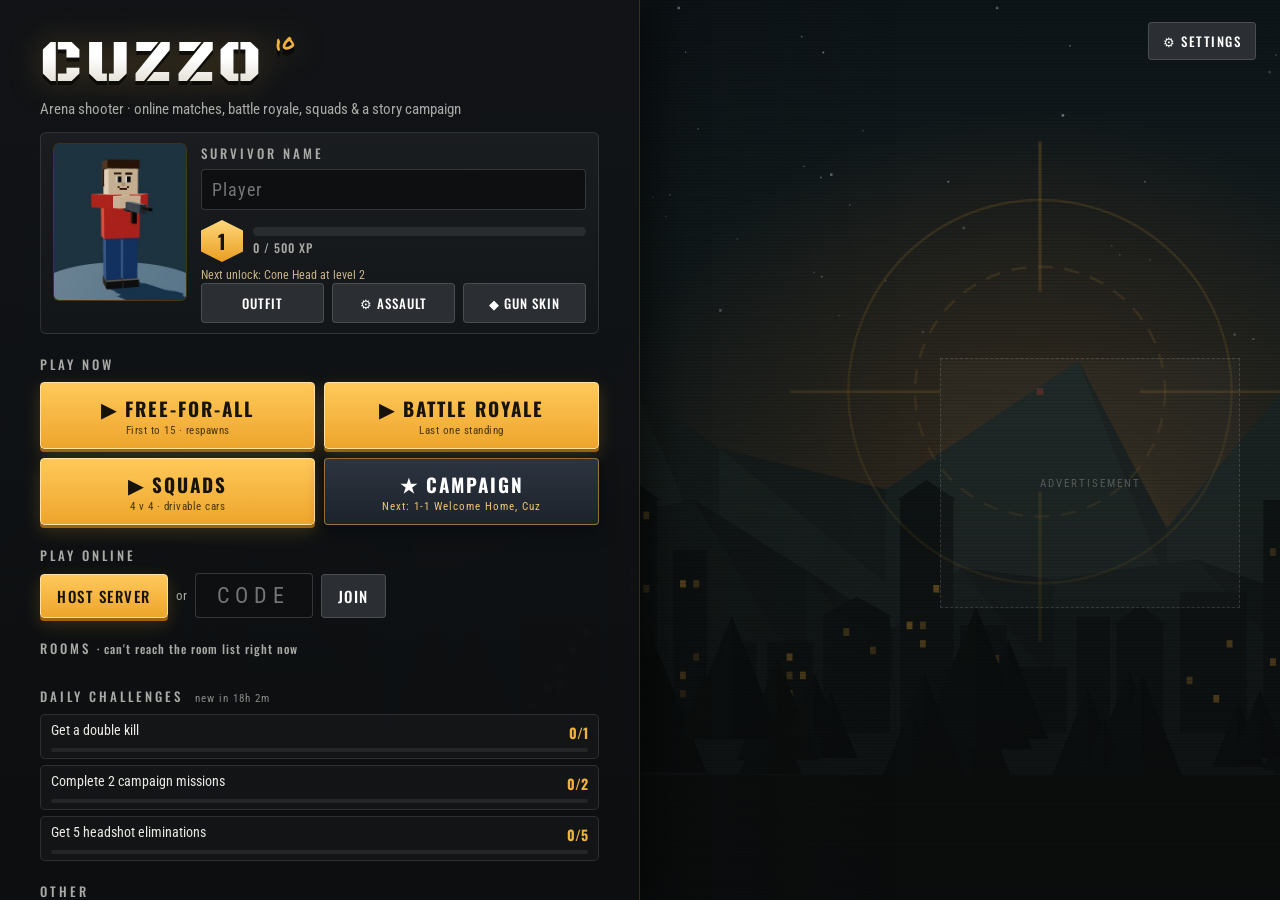
==== commit d1caa332: "Cuzzo io v7.5: bot count, gun skins, 5 new outfits, smarter bots - Host sets how many bots (0-7) per" ====
--- a/index.html
+++ b/index.html
@@ -42,8 +42,10 @@
  <div id="codebar" class="row card" style="justify-content:space-between"><div><h2 style="margin:0">Server code</h2><div id="big">....</div></div><div id="gmt">Share the code with friends<br>Free-for-all &middot; first to 15 kills</div></div>
  <div id="privrow" style="display:none"><div class="row"><button id="rpub">&#127760; Public</button><button id="rpriv" class="alt">&#128274; Private</button></div><p class="fine" id="privh"></p></div>
  <h2>Players</h2><div id="plist"></div>
+ <div id="botrow" class="row"><span class="blab">Bots</span><button id="bminus" class="alt">&minus;</button><b id="bnum">0</b><button id="bplus" class="alt">+</button><small id="bhint"></small></div>
+ <div id="lobme" class="card"><img id="lmpic" class="pic"><div class="lmi"><b id="lmname">Player</b><small id="lmsub"></small><div class="pbtns"><button id="chs2" class="alt">Outfit</button></div></div></div>
  <h2>Game mode</h2><div id="modes"><div class="tile on" id="m-ffa"><b>Free-for-all</b><span>First to 15 kills &middot; instant respawns</span></div><div class="tile" id="m-br"><b>Battle Royale</b><span>Huge map &middot; closing storm &middot; last one alive</span></div><div class="tile" id="m-sq"><b>Squads</b><span>2 teams of 4 &middot; drivable cars &middot; Pine Lake or Sunset Bay</span></div></div>
- <div id="vwrap"><h2>Vote for the map</h2><div id="vote"></div><p class="fine">Everyone in the lobby gets one vote. The map with the most votes is played when the host starts.</p></div><div id="mc"><img id="mimg"><div style="flex:1"><h2 style="margin:0 0 4px">Map</h2><b id="mn"></b><br><span id="md"></span><br><small id="mpick" style="color:var(--ac)"></small><div class="row" style="margin-top:12px"><button id="chmap" class="alt">Choose map</button><button id="vmode" class="alt">Map choice</button><button id="botsb" class="alt">Bots</button><button id="chs2" class="alt">Change outfit</button></div></div></div>
+ <div id="vwrap"><h2>Vote for the map</h2><div id="vote"></div><p class="fine">Everyone in the lobby gets one vote. The map with the most votes is played when the host starts.</p></div><div id="mc"><img id="mimg"><div style="flex:1"><h2 style="margin:0 0 4px">Map</h2><b id="mn"></b><br><span id="md"></span><br><small id="mpick" style="color:var(--ac)"></small><div class="row" style="margin-top:12px"><button id="chmap" class="alt">Choose map</button><button id="vmode" class="alt">Map choice</button></div></div></div>
  <button id="go">Start match</button><button id="leave" class="alt" style="width:100%;margin-top:8px">Leave</button>
 </div>
 <div id="s-camp" class="step"></div>
@@ -74,6 +76,7 @@
 <script src="js/fx.js"></script>
 <script src="js/progress.js"></script>
 <script src="js/classes.js"></script>
+<script src="js/camo.js"></script>
 <script src="js/menu3d.js"></script>
 <script src="js/campaign.js"></script>
 <script src="js/rooms.js"></script>
--- a/css/style.css
+++ b/css/style.css
@@ -499,3 +499,20 @@
 #clspick .cpc span{display:block;font-size:12px;color:#d9d6cc;margin-top:3px;line-height:1.3}
 #clspick .cpt{height:4px;background:#ffffff18;border-radius:2px;margin-top:10px;overflow:hidden}#clspick .cpt i{display:block;height:100%;width:100%;background:var(--ac)}
 @media (max-width:700px),(max-height:520px){#clspick{padding:8px 10px}#clspick h3{font-size:17px}#clspick .cpc{padding:6px 5px}#clspick .cpc b{font-size:14px;margin-top:4px}#clspick .cpc span{font-size:10px}}
+/* v7.5: lobby bots count, your outfit card, gun skins */
+#botrow{margin:8px 0 2px;gap:8px}#botrow .blab{font:500 13px var(--hd);letter-spacing:3px;color:var(--dim);text-transform:uppercase;margin-right:4px}
+#botrow button{width:38px;padding:6px 0;font-size:18px;line-height:1}#botrow b{min-width:22px;text-align:center;font:700 20px var(--hd);color:#fff}#botrow small{color:var(--dim);font-size:12px;margin-left:4px}
+#lobme{display:flex;gap:12px;align-items:center;margin-top:10px;padding:8px 10px}#lobme .pic{width:62px;height:78px;flex:none;border-radius:4px}
+#lobme .lmi{flex:1;min-width:0;display:flex;flex-direction:column;gap:2px}#lobme b{font:700 17px var(--hd);letter-spacing:1px}#lobme small{color:var(--dim);font-size:12px}#lobme .pbtns{margin-top:6px}
+#mc:not(.pick) br{display:none}#mc:not(.pick) .row{margin-top:0!important}
+#plist .bt{display:inline-block;font:700 10px/14px var(--hd);font-style:normal;letter-spacing:1px;color:#fff;background:#3f6a96;border-radius:3px;padding:0 4px;margin-left:6px;vertical-align:1px;text-shadow:none}
+#gcbox{position:fixed;inset:0;z-index:21;background:#050607d8;display:none;align-items:center;justify-content:center}
+#gcbox .cbx{width:min(820px,94vw);max-height:94vh;overflow:auto;background:#14171a;border:1px solid var(--ln);border-radius:8px;padding:18px 20px;box-sizing:border-box}
+#gcbox h3{margin:0;font:700 24px var(--hd);letter-spacing:3px;text-transform:uppercase}#gcbox .fine{margin:2px 0 12px}
+#gcl{display:grid;grid-template-columns:repeat(6,1fr);gap:8px}
+.gcc{display:flex;flex-direction:column;align-items:center;gap:4px;padding:8px 6px;background:#1d2125;border:1px solid #ffffff1e;border-radius:6px;text-transform:none;letter-spacing:0}
+.gcc img{width:100%;aspect-ratio:1;border-radius:4px;image-rendering:pixelated}.gcc b{font:700 13px var(--hd);letter-spacing:.5px}.gcc small{font-size:10px;color:var(--dim);text-align:center;line-height:1.2}
+.gcc.on{box-shadow:0 0 0 2px var(--ac)}.gcc.lock img{filter:grayscale(.85) brightness(.45)}.gcc.lock b{color:var(--dim)}
+@media (max-width:700px),(max-height:520px){#gcl{grid-template-columns:repeat(4,1fr)}#gcbox .cbx{padding:10px}}
+.pbtns{flex-wrap:wrap}
+.pbtns{align-items:stretch}.pbtns button{white-space:nowrap;overflow:hidden;text-overflow:ellipsis;min-width:0;font-size:13px;letter-spacing:1px}
